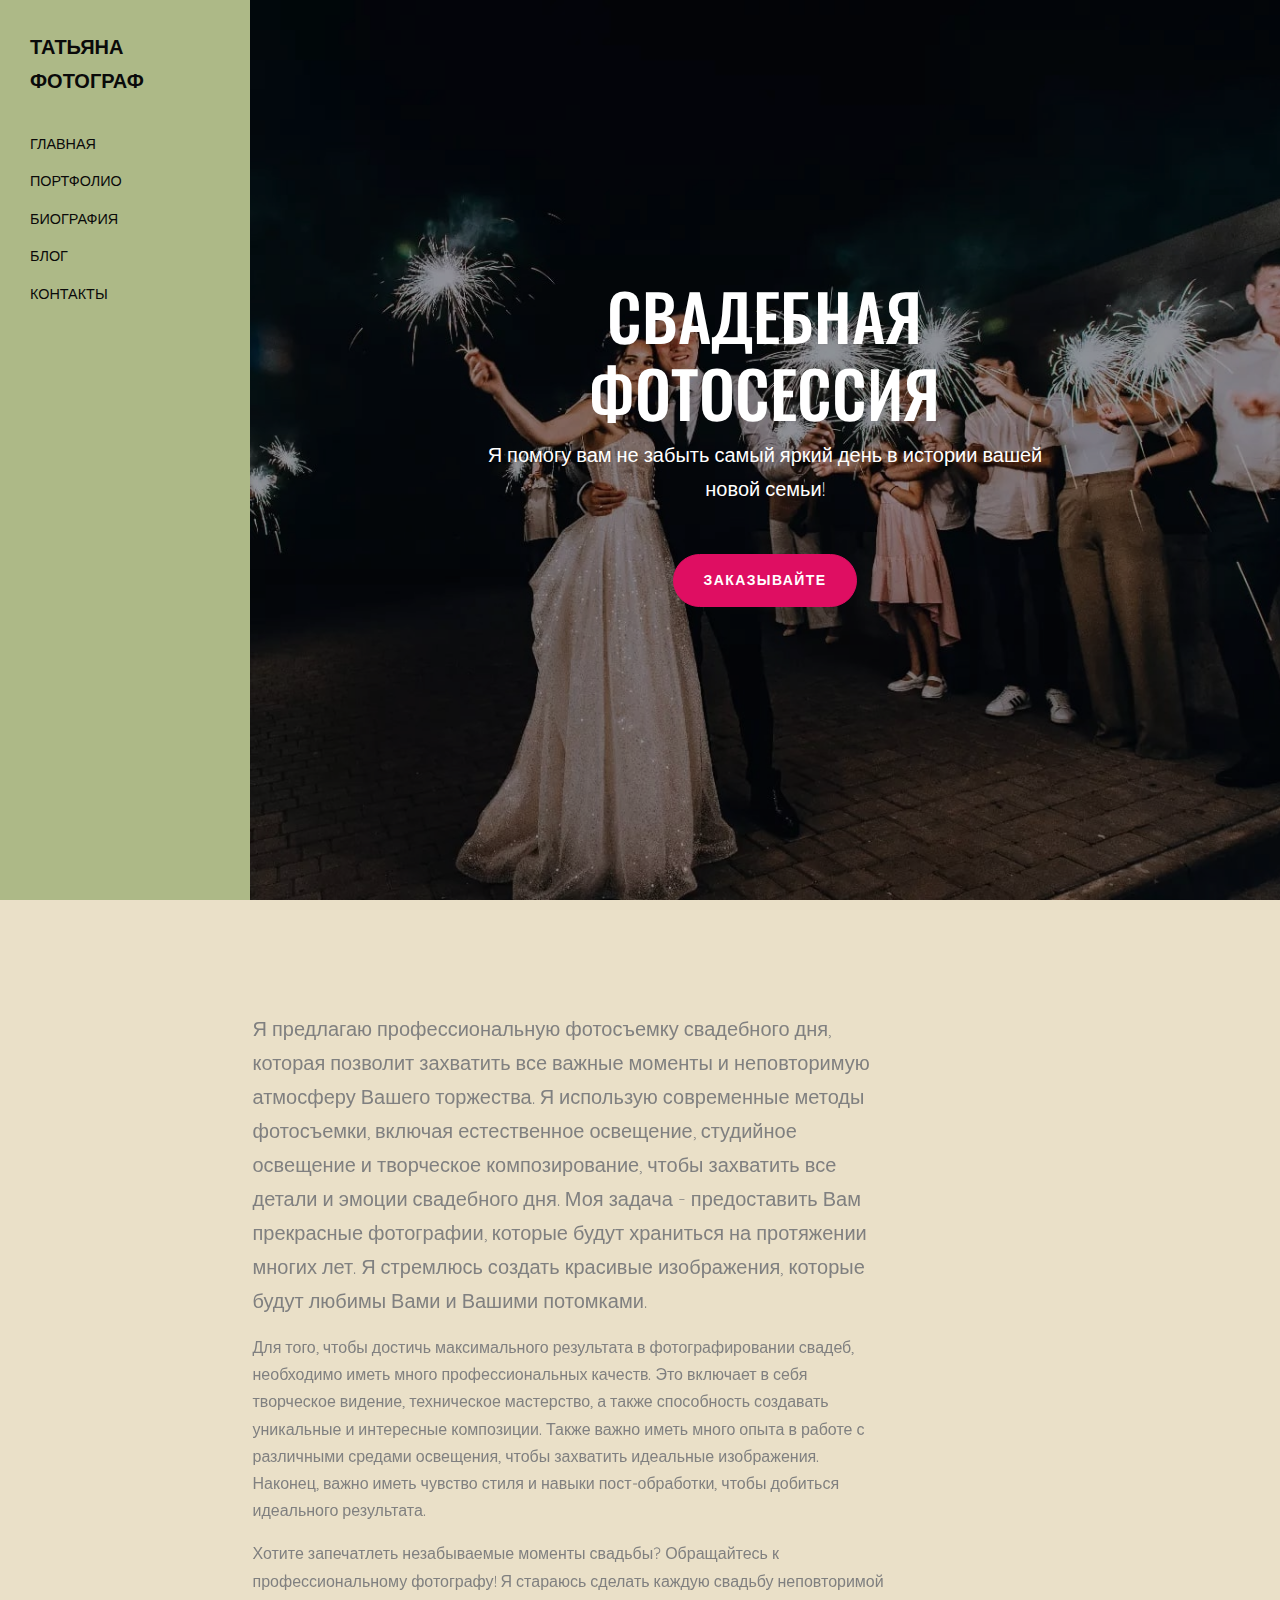
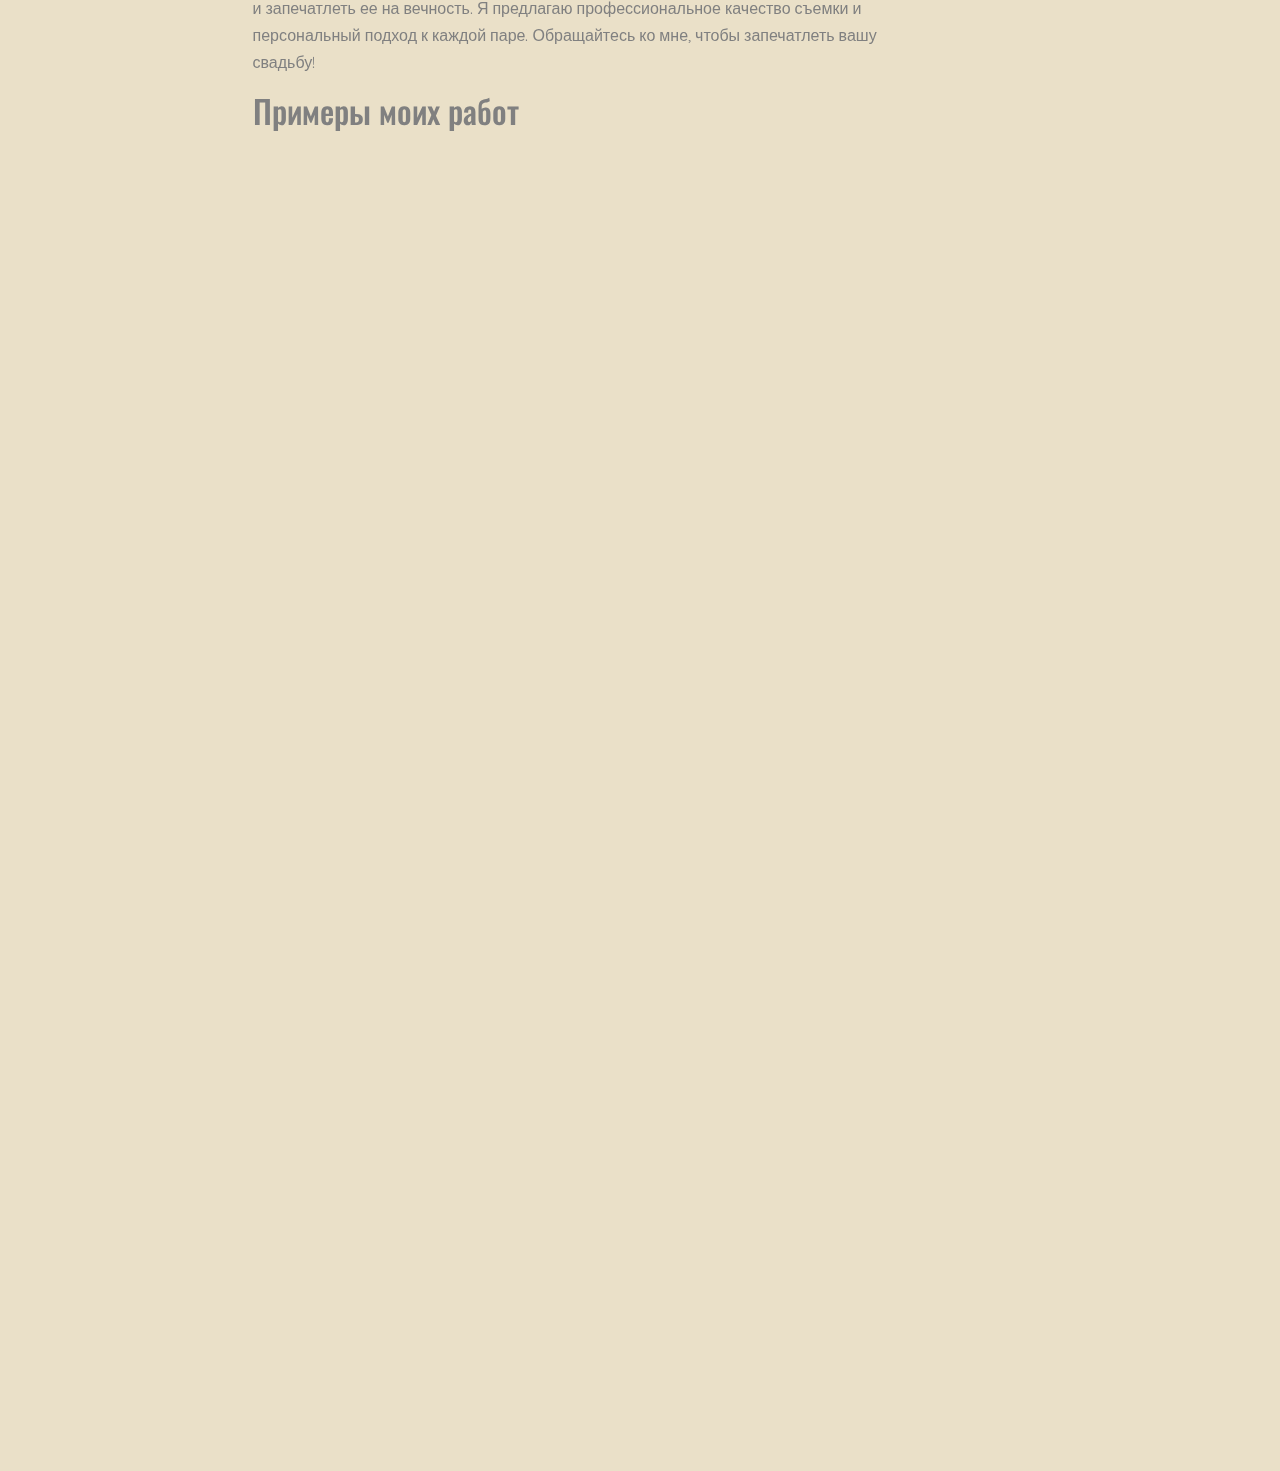
==== single.html @ 69d178c0 "new file:   css/style.css 	new file:   index.html 	new file:   single.html" ====
<!DOCTYPE html>
<html lang="en">
  <head>
    <title>Татьяна &mdash; Фотограф</title>
    <meta charset="utf-8">
    <meta name="viewport" content="width=device-width, initial-scale=1, shrink-to-fit=no">
  
    <link href="https://fonts.googleapis.com/css?family=Quicksand:300,400,500,700,900|Oswald:400,700" rel="stylesheet">
    
    <link rel="stylesheet" href="fonts/icomoon/style.css">

    <link rel="stylesheet" href="css/bootstrap.min.css">
    <link rel="stylesheet" href="css/magnific-popup.css">
    <link rel="stylesheet" href="css/jquery-ui.css">
    <link rel="stylesheet" href="css/owl.carousel.min.css">
    <link rel="stylesheet" href="css/owl.theme.default.min.css">

    <link rel="stylesheet" href="css/bootstrap-datepicker.css">

    <link rel="stylesheet" href="fonts/flaticon/font/flaticon.css">

    <link rel="stylesheet" href="css/aos.css">
    <link rel="stylesheet" href="css/fancybox.min.css">

    <link rel="stylesheet" href="css/style.css">

  </head>
  <body data-spy="scroll" data-target=".site-navbar-target" data-offset="200">
  

  <div class="site-wrap">

  <div class="site-mobile-menu site-navbar-target">
    <div class="site-mobile-menu-header">
      <div class="site-mobile-menu-close mt-3">
        <span class="icon-close2 js-menu-toggle"></span>
      </div>
    </div>
    <div class="site-mobile-menu-body"></div>
  </div>

  <header class="header-bar d-flex d-lg-block align-items-center site-navbar-target" data-aos="fade-right">
    <div class="site-logo">
      <a href="index.html">Татьяна Фотограф</a>
    </div>
    
    <div class="d-inline-block d-lg-none ml-md-0 ml-auto py-3" style="position: relative; top: 3px;"><a href="#" class="site-menu-toggle js-menu-toggle text-white"><span class="icon-menu h3"></span></a></div>

    <div class="main-menu">
      <ul class="js-clone-nav">
        <li><a href="index.html#section-home" class="nav-link">Главная</a></li>
        <li><a href="index.html#section-photos" class="nav-link">Портфолио</a></li>
        <li><a href="index.html#section-bio" class="nav-link">Биография</a></li>
        <li><a href="index.html#section-blog" class="nav-link">Блог</a></li>
        <li><a href="index.html#section-contact" class="nav-link">Контакты</a></li>
      </ul>
      <!-- <ul class="social js-clone-nav">
        <li><a href="#"><span class="icon-facebook"></span></a></li>
        <li><a href="#"><span class="icon-twitter"></span></a></li>
        <li><a href="#"><span class="icon-instagram"></span></a></li>
      </ul> -->
    </div>
  </header> 
  <main class="main-content">
    
    <section class="site-section-hero bg-image" style=" background-image: url('images/img_9.jpg');"  data-stellar-background-ratio="0.5" id="section-home">
        <div class="row justify-content-center align-items-center">
          <div class="col-md-7 text-center">
            <h1 class="text-white heading text-uppercase" data-aos="fade-up">Свадебная фотосессия</h1>
            <p class="lead text-white mb-5" data-aos="fade-up" data-aos-delay="100">Я помогу вам не забыть самый яркий день в истории вашей новой семьи!</p>
            <p data-aos="fade-up" data-aos-delay="100"><a href="index.html#section-contact" class="btn btn-primary btn-md smoothscroll">Заказывайте</a></p>
          </div>
        </div>
      </section>

    
    <div class="container-fluid">
        
      


      <div class="site-section">
      <div class="container">
        <div class="row">
          <div class="col-md-8 blog-content pr-lg-5">
            <p class="lead">Я предлагаю профессиональную фотосъемку свадебного дня, которая позволит захватить все важные моменты и неповторимую атмосферу 
              Вашего торжества. Я использую современные методы фотосъемки, включая естественное освещение, студийное освещение и творческое композирование, 
              чтобы захватить все детали и эмоции свадебного дня. Моя задача - предоставить Вам прекрасные фотографии, которые будут храниться на протяжении 
              многих лет. Я стремлюсь создать красивые изображения, которые будут любимы Вами и Вашими потомками.</p>
            <p>Для того, чтобы достичь максимального результата в фотографировании свадеб, необходимо иметь много профессиональных качеств. 
              Это включает в себя творческое видение, техническое мастерство, а также способность создавать уникальные и интересные композиции. 
              Также важно иметь много опыта в работе с различными средами освещения, чтобы захватить идеальные изображения. Наконец, важно иметь 
              чувство стиля и навыки пост-обработки, чтобы добиться идеального результата.</p>

            <blockquote><p>Хотите запечатлеть незабываемые моменты свадьбы? Обращайтесь к профессиональному фотографу! Я стараюсь сделать каждую свадьбу неповторимой и 
              запечатлеть ее на вечность. Я предлагаю профессиональное качество съемки и персональный подход к каждой паре. Обращайтесь ко мне, чтобы запечатлеть вашу 
              свадьбу!</p></blockquote>

            <h2>Примеры моих работ</h2>

              <section class="row align-items-stretch photos" id="section-photos-">
                <div class="col-12">
                <div class="row align-items-stretch">                      
        
                <div class="col-6 col-md-6 col-lg-4" data-aos="fade-up">
                  <a href="images/img_10.jpg" class="d-block photo-item" data-fancybox="gallery">
                    <img src="images/img_10.jpg" alt="Image" class="img-fluid">
                    <div class="photo-text-more">
                      <span class="icon icon-search"></span>
                    </div>
                  </a>
                </div>
                <div class="col-6 col-md-6 col-lg-4" data-aos="fade-up" data-aos-delay="100">
                  <a href="images/img_1.jpg" class="d-block photo-item" data-fancybox="gallery">
                    <img src="images/img_1.jpg" alt="Image" class="img-fluid">
                    <div class="photo-text-more">
                      <span class="icon icon-search"></span>
                    </div>
                  </a>
                </div>
                <div class="col-6 col-md-6 col-lg-4" data-aos="fade-up" data-aos-delay="200">
                  <a href="images/img_2.jpg" class="d-block photo-item" data-fancybox="gallery">
                    <img src="images/img_2.jpg" alt="Image" class="img-fluid">
                    <div class="photo-text-more">
                      <span class="icon icon-search"></span>
                    </div>
                  </a>
                </div>
        
                <div class="col-6 col-md-6 col-lg-4" data-aos="fade-up">
                  <a href="images/img_3.jpg" class="d-block photo-item" data-fancybox="gallery">
                    <img src="images/img_3.jpg" alt="Image" class="img-fluid">
                    <div class="photo-text-more">
                      <span class="icon icon-search"></span>
                    </div>
                  </a>
                </div>
                <div class="col-6 col-md-6 col-lg-4" data-aos="fade-up" data-aos-delay="100">
                  <a href="images/img_4.jpg" class="d-block photo-item" data-fancybox="gallery">
                    <img src="images/img_4.jpg" alt="Image" class="img-fluid">
                    <div class="photo-text-more">
                      <span class="icon icon-search"></span>
                    </div>
                  </a>
                </div>
                <div class="col-6 col-md-6 col-lg-4" data-aos="fade-up" data-aos-delay="200">
                  <a href="images/img_5.jpg" class="d-block photo-item" data-fancybox="gallery">
                    <img src="images/img_5.jpg" alt="Image" class="img-fluid">
                    <div class="photo-text-more">
                      <span class="icon icon-search"></span>
                    </div>
                  </a>
                </div>
        
                <div class="col-6 col-md-6 col-lg-4" data-aos="fade-up">
                  <a href="images/img_6.jpg" class="d-block photo-item" data-fancybox="gallery">
                    <img src="images/img_6.jpg" alt="Image" class="img-fluid">
                    <div class="photo-text-more">
                      <span class="icon icon-search"></span>
                    </div>
                  </a>
                </div>
                <div class="col-6 col-md-6 col-lg-4" data-aos="fade-up" data-aos-delay="100">
                  <a href="images/img_7.jpg" class="d-block photo-item" data-fancybox="gallery">
                    <img src="images/img_7.jpg" alt="Image" class="img-fluid">
                    <div class="photo-text-more">
                      <span class="icon icon-search"></span>
                    </div>
                  </a>
                </div>
                <div class="col-6 col-md-6 col-lg-4" data-aos="fade-up" data-aos-delay="200">
                  <a href="images/img_8.jpg" class="d-block photo-item" data-fancybox="gallery">
                    <img src="images/img_8.jpg" alt="Image" class="img-fluid">
                    <div class="photo-text-more">
                      <span class="icon icon-search"></span>
                    </div>
                  </a>
                </div>
        
                <div class="col-6 col-md-6 col-lg-4" data-aos="fade-up" data-aos-delay="100">
                  <a href="images/img_9.jpg" class="d-block photo-item" data-fancybox="gallery">
                    <img src="images/img_9.jpg" alt="Image" class="img-fluid">
                    <div class="photo-text-more">
                      <span class="icon icon-search"></span>
                    </div>
                  </a>
                </div>
                <div class="col-6 col-md-6 col-lg-4" data-aos="fade-up" data-aos-delay="100">
                  <a href="images/img_4.jpg" class="d-block photo-item" data-fancybox="gallery">
                    <img src="images/img_4.jpg" alt="Image" class="img-fluid">
                    <div class="photo-text-more">
                      <span class="icon icon-search"></span>
                    </div>
                  </a>
                </div>
                <div class="col-6 col-md-6 col-lg-4" data-aos="fade-up" data-aos-delay="200">
                  <a href="images/img_5.jpg" class="d-block photo-item" data-fancybox="gallery">
                    <img src="images/img_5.jpg" alt="Image" class="img-fluid">
                    <div class="photo-text-more">
                      <span class="icon icon-search"></span>
                    </div>
                  </a>
                </div>
        
                
        
              </div>
                
            </div>
              </section>
    
    </div>
  </main>

</div> .site-wrap

  <script src="js/jquery-3.3.1.min.js"></script>
  <script src="js/jquery-migrate-3.0.1.min.js"></script>
  <script src="js/jquery.easing.1.3.js"></script>
  <script src="js/jquery-ui.js"></script>
  <script src="js/popper.min.js"></script>
  <script src="js/bootstrap.min.js"></script>
  <script src="js/owl.carousel.min.js"></script>
  <script src="js/jquery.stellar.min.js"></script>
  <script src="js/jquery.countdown.min.js"></script>
  <script src="js/jquery.magnific-popup.min.js"></script>
  <script src="js/bootstrap-datepicker.min.js"></script>
  <script src="js/aos.js"></script>
  

  <script src="js/jquery.fancybox.min.js"></script>

  <script src="js/main.js"></script>
    
  </body>
</html>
---- fonts/icomoon/style.css ----
@font-face {
  font-family: 'icomoon';
  src:  url('fonts/icomoon.eot?10si43');
  src:  url('fonts/icomoon.eot?10si43#iefix') format('embedded-opentype'),
    url('fonts/icomoon.ttf?10si43') format('truetype'),
    url('fonts/icomoon.woff?10si43') format('woff'),
    url('fonts/icomoon.svg?10si43#icomoon') format('svg');
  font-weight: normal;
  font-style: normal;
}

[class^="icon-"], [class*=" icon-"] {
  /* use !important to prevent issues with browser extensions that change fonts */
  font-family: 'icomoon' !important;
  speak: none;
  font-style: normal;
  font-weight: normal;
  font-variant: normal;
  text-transform: none;
  line-height: 1;

  /* Better Font Rendering =========== */
  -webkit-font-smoothing: antialiased;
  -moz-osx-font-smoothing: grayscale;
}

.icon-asterisk:before {
  content: "\f069";
}
.icon-plus:before {
  content: "\f067";
}
.icon-question:before {
  content: "\f128";
}
.icon-minus:before {
  content: "\f068";
}
.icon-glass:before {
  content: "\f000";
}
.icon-music:before {
  content: "\f001";
}
.icon-search:before {
  content: "\f002";
}
.icon-envelope-o:before {
  content: "\f003";
}
.icon-heart:before {
  content: "\f004";
}
.icon-star:before {
  content: "\f005";
}
.icon-star-o:before {
  content: "\f006";
}
.icon-user:before {
  content: "\f007";
}
.icon-film:before {
  content: "\f008";
}
.icon-th-large:before {
  content: "\f009";
}
.icon-th:before {
  content: "\f00a";
}
.icon-th-list:before {
  content: "\f00b";
}
.icon-check:before {
  content: "\f00c";
}
.icon-close:before {
  content: "\f00d";
}
.icon-remove:before {
  content: "\f00d";
}
.icon-times:before {
  content: "\f00d";
}
.icon-search-plus:before {
  content: "\f00e";
}
.icon-search-minus:before {
  content: "\f010";
}
.icon-power-off:before {
  content: "\f011";
}
.icon-signal:before {
  content: "\f012";
}
.icon-cog:before {
  content: "\f013";
}
.icon-gear:before {
  content: "\f013";
}
.icon-trash-o:before {
  content: "\f014";
}
.icon-home:before {
  content: "\f015";
}
.icon-file-o:before {
  content: "\f016";
}
.icon-clock-o:before {
  content: "\f017";
}
.icon-road:before {
  content: "\f018";
}
.icon-download:before {
  content: "\f019";
}
.icon-arrow-circle-o-down:before {
  content: "\f01a";
}
.icon-arrow-circle-o-up:before {
  content: "\f01b";
}
.icon-inbox:before {
  content: "\f01c";
}
.icon-play-circle-o:before {
  content: "\f01d";
}
.icon-repeat:before {
  content: "\f01e";
}
.icon-rotate-right:before {
  content: "\f01e";
}
.icon-refresh:before {
  content: "\f021";
}
.icon-list-alt:before {
  content: "\f022";
}
.icon-lock:before {
  content: "\f023";
}
.icon-flag:before {
  content: "\f024";
}
.icon-headphones:before {
  content: "\f025";
}
.icon-volume-off:before {
  content: "\f026";
}
.icon-volume-down:before {
  content: "\f027";
}
.icon-volume-up:before {
  content: "\f028";
}
.icon-qrcode:before {
  content: "\f029";
}
.icon-barcode:before {
  content: "\f02a";
}
.icon-tag:before {
  content: "\f02b";
}
.icon-tags:before {
  content: "\f02c";
}
.icon-book:before {
  content: "\f02d";
}
.icon-bookmark:before {
  content: "\f02e";
}
.icon-print:before {
  content: "\f02f";
}
.icon-camera:before {
  content: "\f030";
}
.icon-font:before {
  content: "\f031";
}
.icon-bold:before {
  content: "\f032";
}
.icon-italic:before {
  content: "\f033";
}
.icon-text-height:before {
  content: "\f034";
}
.icon-text-width:before {
  content: "\f035";
}
.icon-align-left:before {
  content: "\f036";
}
.icon-align-center:before {
  content: "\f037";
}
.icon-align-right:before {
  content: "\f038";
}
.icon-align-justify:before {
  content: "\f039";
}
.icon-list:before {
  content: "\f03a";
}
.icon-dedent:before {
  content: "\f03b";
}
.icon-outdent:before {
  content: "\f03b";
}
.icon-indent:before {
  content: "\f03c";
}
.icon-video-camera:before {
  content: "\f03d";
}
.icon-image:before {
  content: "\f03e";
}
.icon-photo:before {
  content: "\f03e";
}
.icon-picture-o:before {
  content: "\f03e";
}
.icon-pencil:before {
  content: "\f040";
}
.icon-map-marker:before {
  content: "\f041";
}
.icon-adjust:before {
  content: "\f042";
}
.icon-tint:before {
  content: "\f043";
}
.icon-edit:before {
  content: "\f044";
}
.icon-pencil-square-o:before {
  content: "\f044";
}
.icon-share-square-o:before {
  content: "\f045";
}
.icon-check-square-o:before {
  content: "\f046";
}
.icon-arrows:before {
  content: "\f047";
}
.icon-step-backward:before {
  content: "\f048";
}
.icon-fast-backward:before {
  content: "\f049";
}
.icon-backward:before {
  content: "\f04a";
}
.icon-play:before {
  content: "\f04b";
}
.icon-pause:before {
  content: "\f04c";
}
.icon-stop:before {
  content: "\f04d";
}
.icon-forward:before {
  content: "\f04e";
}
.icon-fast-forward:before {
  content: "\f050";
}
.icon-step-forward:before {
  content: "\f051";
}
.icon-eject:before {
  content: "\f052";
}
.icon-chevron-left:before {
  content: "\f053";
}
.icon-chevron-right:before {
  content: "\f054";
}
.icon-plus-circle:before {
  content: "\f055";
}
.icon-minus-circle:before {
  content: "\f056";
}
.icon-times-circle:before {
  content: "\f057";
}
.icon-check-circle:before {
  content: "\f058";
}
.icon-question-circle:before {
  content: "\f059";
}
.icon-info-circle:before {
  content: "\f05a";
}
.icon-crosshairs:before {
  content: "\f05b";
}
.icon-times-circle-o:before {
  content: "\f05c";
}
.icon-check-circle-o:before {
  content: "\f05d";
}
.icon-ban:before {
  content: "\f05e";
}
.icon-arrow-left:before {
  content: "\f060";
}
.icon-arrow-right:before {
  content: "\f061";
}
.icon-arrow-up:before {
  content: "\f062";
}
.icon-arrow-down:before {
  content: "\f063";
}
.icon-mail-forward:before {
  content: "\f064";
}
.icon-share:before {
  content: "\f064";
}
.icon-expand:before {
  content: "\f065";
}
.icon-compress:before {
  content: "\f066";
}
.icon-exclamation-circle:before {
  content: "\f06a";
}
.icon-gift:before {
  content: "\f06b";
}
.icon-leaf:before {
  content: "\f06c";
}
.icon-fire:before {
  content: "\f06d";
}
.icon-eye:before {
  content: "\f06e";
}
.icon-eye-slash:before {
  content: "\f070";
}
.icon-exclamation-triangle:before {
  content: "\f071";
}
.icon-warning:before {
  content: "\f071";
}
.icon-plane:before {
  content: "\f072";
}
.icon-calendar:before {
  content: "\f073";
}
.icon-random:before {
  content: "\f074";
}
.icon-comment:before {
  content: "\f075";
}
.icon-magnet:before {
  content: "\f076";
}
.icon-chevron-up:before {
  content: "\f077";
}
.icon-chevron-down:before {
  content: "\f078";
}
.icon-retweet:before {
  content: "\f079";
}
.icon-shopping-cart:before {
  content: "\f07a";
}
.icon-folder:before {
  content: "\f07b";
}
.icon-folder-open:before {
  content: "\f07c";
}
.icon-arrows-v:before {
  content: "\f07d";
}
.icon-arrows-h:before {
  content: "\f07e";
}
.icon-bar-chart:before {
  content: "\f080";
}
.icon-bar-chart-o:before {
  content: "\f080";
}
.icon-twitter-square:before {
  content: "\f081";
}
.icon-facebook-square:before {
  content: "\f082";
}
.icon-camera-retro:before {
  content: "\f083";
}
.icon-key:before {
  content: "\f084";
}
.icon-cogs:before {
  content: "\f085";
}
.icon-gears:before {
  content: "\f085";
}
.icon-comments:before {
  content: "\f086";
}
.icon-thumbs-o-up:before {
  content: "\f087";
}
.icon-thumbs-o-down:before {
  content: "\f088";
}
.icon-star-half:before {
  content: "\f089";
}
.icon-heart-o:before {
  content: "\f08a";
}
.icon-sign-out:before {
  content: "\f08b";
}
.icon-linkedin-square:before {
  content: "\f08c";
}
.icon-thumb-tack:before {
  content: "\f08d";
}
.icon-external-link:before {
  content: "\f08e";
}
.icon-sign-in:before {
  content: "\f090";
}
.icon-trophy:before {
  content: "\f091";
}
.icon-github-square:before {
  content: "\f092";
}
.icon-upload:before {
  content: "\f093";
}
.icon-lemon-o:before {
  content: "\f094";
}
.icon-phone:before {
  content: "\f095";
}
.icon-square-o:before {
  content: "\f096";
}
.icon-bookmark-o:before {
  content: "\f097";
}
.icon-phone-square:before {
  content: "\f098";
}
.icon-twitter:before {
  content: "\f099";
}
.icon-facebook:before {
  content: "\f09a";
}
.icon-facebook-f:before {
  content: "\f09a";
}
.icon-github:before {
  content: "\f09b";
}
.icon-unlock:before {
  content: "\f09c";
}
.icon-credit-card:before {
  content: "\f09d";
}
.icon-feed:before {
  content: "\f09e";
}
.icon-rss:before {
  content: "\f09e";
}
.icon-hdd-o:before {
  content: "\f0a0";
}
.icon-bullhorn:before {
  content: "\f0a1";
}
.icon-bell-o:before {
  content: "\f0a2";
}
.icon-certificate:before {
  content: "\f0a3";
}
.icon-hand-o-right:before {
  content: "\f0a4";
}
.icon-hand-o-left:before {
  content: "\f0a5";
}
.icon-hand-o-up:before {
  content: "\f0a6";
}
.icon-hand-o-down:before {
  content: "\f0a7";
}
.icon-arrow-circle-left:before {
  content: "\f0a8";
}
.icon-arrow-circle-right:before {
  content: "\f0a9";
}
.icon-arrow-circle-up:before {
  content: "\f0aa";
}
.icon-arrow-circle-down:before {
  content: "\f0ab";
}
.icon-globe:before {
  content: "\f0ac";
}
.icon-wrench:before {
  content: "\f0ad";
}
.icon-tasks:before {
  content: "\f0ae";
}
.icon-filter:before {
  content: "\f0b0";
}
.icon-briefcase:before {
  content: "\f0b1";
}
.icon-arrows-alt:before {
  content: "\f0b2";
}
.icon-group:before {
  content: "\f0c0";
}
.icon-users:before {
  content: "\f0c0";
}
.icon-chain:before {
  content: "\f0c1";
}
.icon-link:before {
  content: "\f0c1";
}
.icon-cloud:before {
  content: "\f0c2";
}
.icon-flask:before {
  content: "\f0c3";
}
.icon-cut:before {
  content: "\f0c4";
}
.icon-scissors:before {
  content: "\f0c4";
}
.icon-copy:before {
  content: "\f0c5";
}
.icon-files-o:before {
  content: "\f0c5";
}
.icon-paperclip:before {
  content: "\f0c6";
}
.icon-floppy-o:before {
  content: "\f0c7";
}
.icon-save:before {
  content: "\f0c7";
}
.icon-square:before {
  content: "\f0c8";
}
.icon-bars:before {
  content: "\f0c9";
}
.icon-navicon:before {
  content: "\f0c9";
}
.icon-reorder:before {
  content: "\f0c9";
}
.icon-list-ul:before {
  content: "\f0ca";
}
.icon-list-ol:before {
  content: "\f0cb";
}
.icon-strikethrough:before {
  content: "\f0cc";
}
.icon-underline:before {
  content: "\f0cd";
}
.icon-table:before {
  content: "\f0ce";
}
.icon-magic:before {
  content: "\f0d0";
}
.icon-truck:before {
  content: "\f0d1";
}
.icon-pinterest:before {
  content: "\f0d2";
}
.icon-pinterest-square:before {
  content: "\f0d3";
}
.icon-google-plus-square:before {
  content: "\f0d4";
}
.icon-google-plus:before {
  content: "\f0d5";
}
.icon-money:before {
  content: "\f0d6";
}
.icon-caret-down:before {
  content: "\f0d7";
}
.icon-caret-up:before {
  content: "\f0d8";
}
.icon-caret-left:before {
  content: "\f0d9";
}
.icon-caret-right:before {
  content: "\f0da";
}
.icon-columns:before {
  content: "\f0db";
}
.icon-sort:before {
  content: "\f0dc";
}
.icon-unsorted:before {
  content: "\f0dc";
}
.icon-sort-desc:before {
  content: "\f0dd";
}
.icon-sort-down:before {
  content: "\f0dd";
}
.icon-sort-asc:before {
  content: "\f0de";
}
.icon-sort-up:before {
  content: "\f0de";
}
.icon-envelope:before {
  content: "\f0e0";
}
.icon-linkedin:before {
  content: "\f0e1";
}
.icon-rotate-left:before {
  content: "\f0e2";
}
.icon-undo:before {
  content: "\f0e2";
}
.icon-gavel:before {
  content: "\f0e3";
}
.icon-legal:before {
  content: "\f0e3";
}
.icon-dashboard:before {
  content: "\f0e4";
}
.icon-tachometer:before {
  content: "\f0e4";
}
.icon-comment-o:before {
  content: "\f0e5";
}
.icon-comments-o:before {
  content: "\f0e6";
}
.icon-bolt:before {
  content: "\f0e7";
}
.icon-flash:before {
  content: "\f0e7";
}
.icon-sitemap:before {
  content: "\f0e8";
}
.icon-umbrella:before {
  content: "\f0e9";
}
.icon-clipboard:before {
  content: "\f0ea";
}
.icon-paste:before {
  content: "\f0ea";
}
.icon-lightbulb-o:before {
  content: "\f0eb";
}
.icon-exchange:before {
  content: "\f0ec";
}
.icon-cloud-download:before {
  content: "\f0ed";
}
.icon-cloud-upload:before {
  content: "\f0ee";
}
.icon-user-md:before {
  content: "\f0f0";
}
.icon-stethoscope:before {
  content: "\f0f1";
}
.icon-suitcase:before {
  content: "\f0f2";
}
.icon-bell:before {
  content: "\f0f3";
}
.icon-coffee:before {
  content: "\f0f4";
}
.icon-cutlery:before {
  content: "\f0f5";
}
.icon-file-text-o:before {
  content: "\f0f6";
}
.icon-building-o:before {
  content: "\f0f7";
}
.icon-hospital-o:before {
  content: "\f0f8";
}
.icon-ambulance:before {
  content: "\f0f9";
}
.icon-medkit:before {
  content: "\f0fa";
}
.icon-fighter-jet:before {
  content: "\f0fb";
}
.icon-beer:before {
  content: "\f0fc";
}
.icon-h-square:before {
  content: "\f0fd";
}
.icon-plus-square:before {
  content: "\f0fe";
}
.icon-angle-double-left:before {
  content: "\f100";
}
.icon-angle-double-right:before {
  content: "\f101";
}
.icon-angle-double-up:before {
  content: "\f102";
}
.icon-angle-double-down:before {
  content: "\f103";
}
.icon-angle-left:before {
  content: "\f104";
}
.icon-angle-right:before {
  content: "\f105";
}
.icon-angle-up:before {
  content: "\f106";
}
.icon-angle-down:before {
  content: "\f107";
}
.icon-desktop:before {
  content: "\f108";
}
.icon-laptop:before {
  content: "\f109";
}
.icon-tablet:before {
  content: "\f10a";
}
.icon-mobile:before {
  content: "\f10b";
}
.icon-mobile-phone:before {
  content: "\f10b";
}
.icon-circle-o:before {
  content: "\f10c";
}
.icon-quote-left:before {
  content: "\f10d";
}
.icon-quote-right:before {
  content: "\f10e";
}
.icon-spinner:before {
  content: "\f110";
}
.icon-circle:before {
  content: "\f111";
}
.icon-mail-reply:before {
  content: "\f112";
}
.icon-reply:before {
  content: "\f112";
}
.icon-github-alt:before {
  content: "\f113";
}
.icon-folder-o:before {
  content: "\f114";
}
.icon-folder-open-o:before {
  content: "\f115";
}
.icon-smile-o:before {
  content: "\f118";
}
.icon-frown-o:before {
  content: "\f119";
}
.icon-meh-o:before {
  content: "\f11a";
}
.icon-gamepad:before {
  content: "\f11b";
}
.icon-keyboard-o:before {
  content: "\f11c";
}
.icon-flag-o:before {
  content: "\f11d";
}
.icon-flag-checkered:before {
  content: "\f11e";
}
.icon-terminal:before {
  content: "\f120";
}
.icon-code:before {
  content: "\f121";
}
.icon-mail-reply-all:before {
  content: "\f122";
}
.icon-reply-all:before {
  content: "\f122";
}
.icon-star-half-empty:before {
  content: "\f123";
}
.icon-star-half-full:before {
  content: "\f123";
}
.icon-star-half-o:before {
  content: "\f123";
}
.icon-location-arrow:before {
  content: "\f124";
}
.icon-crop:before {
  content: "\f125";
}
.icon-code-fork:before {
  content: "\f126";
}
.icon-chain-broken:before {
  content: "\f127";
}
.icon-unlink:before {
  content: "\f127";
}
.icon-info:before {
  content: "\f129";
}
.icon-exclamation:before {
  content: "\f12a";
}
.icon-superscript:before {
  content: "\f12b";
}
.icon-subscript:before {
  content: "\f12c";
}
.icon-eraser:before {
  content: "\f12d";
}
.icon-puzzle-piece:before {
  content: "\f12e";
}
.icon-microphone:before {
  content: "\f130";
}
.icon-microphone-slash:before {
  content: "\f131";
}
.icon-shield:before {
  content: "\f132";
}
.icon-calendar-o:before {
  content: "\f133";
}
.icon-fire-extinguisher:before {
  content: "\f134";
}
.icon-rocket:before {
  content: "\f135";
}
.icon-maxcdn:before {
  content: "\f136";
}
.icon-chevron-circle-left:before {
  content: "\f137";
}
.icon-chevron-circle-right:before {
  content: "\f138";
}
.icon-chevron-circle-up:before {
  content: "\f139";
}
.icon-chevron-circle-down:before {
  content: "\f13a";
}
.icon-html5:before {
  content: "\f13b";
}
.icon-css3:before {
  content: "\f13c";
}
.icon-anchor:before {
  content: "\f13d";
}
.icon-unlock-alt:before {
  content: "\f13e";
}
.icon-bullseye:before {
  content: "\f140";
}
.icon-ellipsis-h:before {
  content: "\f141";
}
.icon-ellipsis-v:before {
  content: "\f142";
}
.icon-rss-square:before {
  content: "\f143";
}
.icon-play-circle:before {
  content: "\f144";
}
.icon-ticket:before {
  content: "\f145";
}
.icon-minus-square:before {
  content: "\f146";
}
.icon-minus-square-o:before {
  content: "\f147";
}
.icon-level-up:before {
  content: "\f148";
}
.icon-level-down:before {
  content: "\f149";
}
.icon-check-square:before {
  content: "\f14a";
}
.icon-pencil-square:before {
  content: "\f14b";
}
.icon-external-link-square:before {
  content: "\f14c";
}
.icon-share-square:before {
  content: "\f14d";
}
.icon-compass:before {
  content: "\f14e";
}
.icon-caret-square-o-down:before {
  content: "\f150";
}
.icon-toggle-down:before {
  content: "\f150";
}
.icon-caret-square-o-up:before {
  content: "\f151";
}
.icon-toggle-up:before {
  content: "\f151";
}
.icon-caret-square-o-right:before {
  content: "\f152";
}
.icon-toggle-right:before {
  content: "\f152";
}
.icon-eur:before {
  content: "\f153";
}
.icon-euro:before {
  content: "\f153";
}
.icon-gbp:before {
  content: "\f154";
}
.icon-dollar:before {
  content: "\f155";
}
.icon-usd:before {
  content: "\f155";
}
.icon-inr:before {
  content: "\f156";
}
.icon-rupee:before {
  content: "\f156";
}
.icon-cny:before {
  content: "\f157";
}
.icon-jpy:before {
  content: "\f157";
}
.icon-rmb:before {
  content: "\f157";
}
.icon-yen:before {
  content: "\f157";
}
.icon-rouble:before {
  content: "\f158";
}
.icon-rub:before {
  content: "\f158";
}
.icon-ruble:before {
  content: "\f158";
}
.icon-krw:before {
  content: "\f159";
}
.icon-won:before {
  content: "\f159";
}
.icon-bitcoin:before {
  content: "\f15a";
}
.icon-btc:before {
  content: "\f15a";
}
.icon-file:before {
  content: "\f15b";
}
.icon-file-text:before {
  content: "\f15c";
}
.icon-sort-alpha-asc:before {
  content: "\f15d";
}
.icon-sort-alpha-desc:before {
  content: "\f15e";
}
.icon-sort-amount-asc:before {
  content: "\f160";
}
.icon-sort-amount-desc:before {
  content: "\f161";
}
.icon-sort-numeric-asc:before {
  content: "\f162";
}
.icon-sort-numeric-desc:before {
  content: "\f163";
}
.icon-thumbs-up:before {
  content: "\f164";
}
.icon-thumbs-down:before {
  content: "\f165";
}
.icon-youtube-square:before {
  content: "\f166";
}
.icon-youtube:before {
  content: "\f167";
}
.icon-xing:before {
  content: "\f168";
}
.icon-xing-square:before {
  content: "\f169";
}
.icon-youtube-play:before {
  content: "\f16a";
}
.icon-dropbox:before {
  content: "\f16b";
}
.icon-stack-overflow:before {
  content: "\f16c";
}
.icon-instagram:before {
  content: "\f16d";
}
.icon-flickr:before {
  content: "\f16e";
}
.icon-adn:before {
  content: "\f170";
}
.icon-bitbucket:before {
  content: "\f171";
}
.icon-bitbucket-square:before {
  content: "\f172";
}
.icon-tumblr:before {
  content: "\f173";
}
.icon-tumblr-square:before {
  content: "\f174";
}
.icon-long-arrow-down:before {
  content: "\f175";
}
.icon-long-arrow-up:before {
  content: "\f176";
}
.icon-long-arrow-left:before {
  content: "\f177";
}
.icon-long-arrow-right:before {
  content: "\f178";
}
.icon-apple:before {
  content: "\f179";
}
.icon-windows:before {
  content: "\f17a";
}
.icon-android:before {
  content: "\f17b";
}
.icon-linux:before {
  content: "\f17c";
}
.icon-dribbble:before {
  content: "\f17d";
}
.icon-skype:before {
  content: "\f17e";
}
.icon-foursquare:before {
  content: "\f180";
}
.icon-trello:before {
  content: "\f181";
}
.icon-female:before {
  content: "\f182";
}
.icon-male:before {
  content: "\f183";
}
.icon-gittip:before {
  content: "\f184";
}
.icon-gratipay:before {
  content: "\f184";
}
.icon-sun-o:before {
  content: "\f185";
}
.icon-moon-o:before {
  content: "\f186";
}
.icon-archive:before {
  content: "\f187";
}
.icon-bug:before {
  content: "\f188";
}
.icon-vk:before {
  content: "\f189";
}
.icon-weibo:before {
  content: "\f18a";
}
.icon-renren:before {
  content: "\f18b";
}
.icon-pagelines:before {
  content: "\f18c";
}
.icon-stack-exchange:before {
  content: "\f18d";
}
.icon-arrow-circle-o-right:before {
  content: "\f18e";
}
.icon-arrow-circle-o-left:before {
  content: "\f190";
}
.icon-caret-square-o-left:before {
  content: "\f191";
}
.icon-toggle-left:before {
  content: "\f191";
}
.icon-dot-circle-o:before {
  content: "\f192";
}
.icon-wheelchair:before {
  content: "\f193";
}
.icon-vimeo-square:before {
  content: "\f194";
}
.icon-try:before {
  content: "\f195";
}
.icon-turkish-lira:before {
  content: "\f195";
}
.icon-plus-square-o:before {
  content: "\f196";
}
.icon-space-shuttle:before {
  content: "\f197";
}
.icon-slack:before {
  content: "\f198";
}
.icon-envelope-square:before {
  content: "\f199";
}
.icon-wordpress:before {
  content: "\f19a";
}
.icon-openid:before {
  content: "\f19b";
}
.icon-bank:before {
  content: "\f19c";
}
.icon-institution:before {
  content: "\f19c";
}
.icon-university:before {
  content: "\f19c";
}
.icon-graduation-cap:before {
  content: "\f19d";
}
.icon-mortar-board:before {
  content: "\f19d";
}
.icon-yahoo:before {
  content: "\f19e";
}
.icon-google:before {
  content: "\f1a0";
}
.icon-reddit:before {
  content: "\f1a1";
}
.icon-reddit-square:before {
  content: "\f1a2";
}
.icon-stumbleupon-circle:before {
  content: "\f1a3";
}
.icon-stumbleupon:before {
  content: "\f1a4";
}
.icon-delicious:before {
  content: "\f1a5";
}
.icon-digg:before {
  content: "\f1a6";
}
.icon-pied-piper-pp:before {
  content: "\f1a7";
}
.icon-pied-piper-alt:before {
  content: "\f1a8";
}
.icon-drupal:before {
  content: "\f1a9";
}
.icon-joomla:before {
  content: "\f1aa";
}
.icon-language:before {
  content: "\f1ab";
}
.icon-fax:before {
  content: "\f1ac";
}
.icon-building:before {
  content: "\f1ad";
}
.icon-child:before {
  content: "\f1ae";
}
.icon-paw:before {
  content: "\f1b0";
}
.icon-spoon:before {
  content: "\f1b1";
}
.icon-cube:before {
  content: "\f1b2";
}
.icon-cubes:before {
  content: "\f1b3";
}
.icon-behance:before {
  content: "\f1b4";
}
.icon-behance-square:before {
  content: "\f1b5";
}
.icon-steam:before {
  content: "\f1b6";
}
.icon-steam-square:before {
  content: "\f1b7";
}
.icon-recycle:before {
  content: "\f1b8";
}
.icon-automobile:before {
  content: "\f1b9";
}
.icon-car:before {
  content: "\f1b9";
}
.icon-cab:before {
  content: "\f1ba";
}
.icon-taxi:before {
  content: "\f1ba";
}
.icon-tree:before {
  content: "\f1bb";
}
.icon-spotify:before {
  content: "\f1bc";
}
.icon-deviantart:before {
  content: "\f1bd";
}
.icon-soundcloud:before {
  content: "\f1be";
}
.icon-database:before {
  content: "\f1c0";
}
.icon-file-pdf-o:before {
  content: "\f1c1";
}
.icon-file-word-o:before {
  content: "\f1c2";
}
.icon-file-excel-o:before {
  content: "\f1c3";
}
.icon-file-powerpoint-o:before {
  content: "\f1c4";
}
.icon-file-image-o:before {
  content: "\f1c5";
}
.icon-file-photo-o:before {
  content: "\f1c5";
}
.icon-file-picture-o:before {
  content: "\f1c5";
}
.icon-file-archive-o:before {
  content: "\f1c6";
}
.icon-file-zip-o:before {
  content: "\f1c6";
}
.icon-file-audio-o:before {
  content: "\f1c7";
}
.icon-file-sound-o:before {
  content: "\f1c7";
}
.icon-file-movie-o:before {
  content: "\f1c8";
}
.icon-file-video-o:before {
  content: "\f1c8";
}
.icon-file-code-o:before {
  content: "\f1c9";
}
.icon-vine:before {
  content: "\f1ca";
}
.icon-codepen:before {
  content: "\f1cb";
}
.icon-jsfiddle:before {
  content: "\f1cc";
}
.icon-life-bouy:before {
  content: "\f1cd";
}
.icon-life-buoy:before {
  content: "\f1cd";
}
.icon-life-ring:before {
  content: "\f1cd";
}
.icon-life-saver:before {
  content: "\f1cd";
}
.icon-support:before {
  content: "\f1cd";
}
.icon-circle-o-notch:before {
  content: "\f1ce";
}
.icon-ra:before {
  content: "\f1d0";
}
.icon-rebel:before {
  content: "\f1d0";
}
.icon-resistance:before {
  content: "\f1d0";
}
.icon-empire:before {
  content: "\f1d1";
}
.icon-ge:before {
  content: "\f1d1";
}
.icon-git-square:before {
  content: "\f1d2";
}
.icon-git:before {
  content: "\f1d3";
}
.icon-hacker-news:before {
  content: "\f1d4";
}
.icon-y-combinator-square:before {
  content: "\f1d4";
}
.icon-yc-square:before {
  content: "\f1d4";
}
.icon-tencent-weibo:before {
  content: "\f1d5";
}
.icon-qq:before {
  content: "\f1d6";
}
.icon-wechat:before {
  content: "\f1d7";
}
.icon-weixin:before {
  content: "\f1d7";
}
.icon-paper-plane:before {
  content: "\f1d8";
}
.icon-send:before {
  content: "\f1d8";
}
.icon-paper-plane-o:before {
  content: "\f1d9";
}
.icon-send-o:before {
  content: "\f1d9";
}
.icon-history:before {
  content: "\f1da";
}
.icon-circle-thin:before {
  content: "\f1db";
}
.icon-header:before {
  content: "\f1dc";
}
.icon-paragraph:before {
  content: "\f1dd";
}
.icon-sliders:before {
  content: "\f1de";
}
.icon-share-alt:before {
  content: "\f1e0";
}
.icon-share-alt-square:before {
  content: "\f1e1";
}
.icon-bomb:before {
  content: "\f1e2";
}
.icon-futbol-o:before {
  content: "\f1e3";
}
.icon-soccer-ball-o:before {
  content: "\f1e3";
}
.icon-tty:before {
  content: "\f1e4";
}
.icon-binoculars:before {
  content: "\f1e5";
}
.icon-plug:before {
  content: "\f1e6";
}
.icon-slideshare:before {
  content: "\f1e7";
}
.icon-twitch:before {
  content: "\f1e8";
}
.icon-yelp:before {
  content: "\f1e9";
}
.icon-newspaper-o:before {
  content: "\f1ea";
}
.icon-wifi:before {
  content: "\f1eb";
}
.icon-calculator:before {
  content: "\f1ec";
}
.icon-paypal:before {
  content: "\f1ed";
}
.icon-google-wallet:before {
  content: "\f1ee";
}
.icon-cc-visa:before {
  content: "\f1f0";
}
.icon-cc-mastercard:before {
  content: "\f1f1";
}
.icon-cc-discover:before {
  content: "\f1f2";
}
.icon-cc-amex:before {
  content: "\f1f3";
}
.icon-cc-paypal:before {
  content: "\f1f4";
}
.icon-cc-stripe:before {
  content: "\f1f5";
}
.icon-bell-slash:before {
  content: "\f1f6";
}
.icon-bell-slash-o:before {
  content: "\f1f7";
}
.icon-trash:before {
  content: "\f1f8";
}
.icon-copyright:before {
  content: "\f1f9";
}
.icon-at:before {
  content: "\f1fa";
}
.icon-eyedropper:before {
  content: "\f1fb";
}
.icon-paint-brush:before {
  content: "\f1fc";
}
.icon-birthday-cake:before {
  content: "\f1fd";
}
.icon-area-chart:before {
  content: "\f1fe";
}
.icon-pie-chart:before {
  content: "\f200";
}
.icon-line-chart:before {
  content: "\f201";
}
.icon-lastfm:before {
  content: "\f202";
}
.icon-lastfm-square:before {
  content: "\f203";
}
.icon-toggle-off:before {
  content: "\f204";
}
.icon-toggle-on:before {
  content: "\f205";
}
.icon-bicycle:before {
  content: "\f206";
}
.icon-bus:before {
  content: "\f207";
}
.icon-ioxhost:before {
  content: "\f208";
}
.icon-angellist:before {
  content: "\f209";
}
.icon-cc:before {
  content: "\f20a";
}
.icon-ils:before {
  content: "\f20b";
}
.icon-shekel:before {
  content: "\f20b";
}
.icon-sheqel:before {
  content: "\f20b";
}
.icon-meanpath:before {
  content: "\f20c";
}
.icon-buysellads:before {
  content: "\f20d";
}
.icon-connectdevelop:before {
  content: "\f20e";
}
.icon-dashcube:before {
  content: "\f210";
}
.icon-forumbee:before {
  content: "\f211";
}
.icon-leanpub:before {
  content: "\f212";
}
.icon-sellsy:before {
  content: "\f213";
}
.icon-shirtsinbulk:before {
  content: "\f214";
}
.icon-simplybuilt:before {
  content: "\f215";
}
.icon-skyatlas:before {
  content: "\f216";
}
.icon-cart-plus:before {
  content: "\f217";
}
.icon-cart-arrow-down:before {
  content: "\f218";
}
.icon-diamond:before {
  content: "\f219";
}
.icon-ship:before {
  content: "\f21a";
}
.icon-user-secret:before {
  content: "\f21b";
}
.icon-motorcycle:before {
  content: "\f21c";
}
.icon-street-view:before {
  content: "\f21d";
}
.icon-heartbeat:before {
  content: "\f21e";
}
.icon-venus:before {
  content: "\f221";
}
.icon-mars:before {
  content: "\f222";
}
.icon-mercury:before {
  content: "\f223";
}
.icon-intersex:before {
  content: "\f224";
}
.icon-transgender:before {
  content: "\f224";
}
.icon-transgender-alt:before {
  content: "\f225";
}
.icon-venus-double:before {
  content: "\f226";
}
.icon-mars-double:before {
  content: "\f227";
}
.icon-venus-mars:before {
  content: "\f228";
}
.icon-mars-stroke:before {
  content: "\f229";
}
.icon-mars-stroke-v:before {
  content: "\f22a";
}
.icon-mars-stroke-h:before {
  content: "\f22b";
}
.icon-neuter:before {
  content: "\f22c";
}
.icon-genderless:before {
  content: "\f22d";
}
.icon-facebook-official:before {
  content: "\f230";
}
.icon-pinterest-p:before {
  content: "\f231";
}
.icon-whatsapp:before {
  content: "\f232";
}
.icon-server:before {
  content: "\f233";
}
.icon-user-plus:before {
  content: "\f234";
}
.icon-user-times:before {
  content: "\f235";
}
.icon-bed:before {
  content: "\f236";
}
.icon-hotel:before {
  content: "\f236";
}
.icon-viacoin:before {
  content: "\f237";
}
.icon-train:before {
  content: "\f238";
}
.icon-subway:before {
  content: "\f239";
}
.icon-medium:before {
  content: "\f23a";
}
.icon-y-combinator:before {
  content: "\f23b";
}
.icon-yc:before {
  content: "\f23b";
}
.icon-optin-monster:before {
  content: "\f23c";
}
.icon-opencart:before {
  content: "\f23d";
}
.icon-expeditedssl:before {
  content: "\f23e";
}
.icon-battery:before {
  content: "\f240";
}
.icon-battery-4:before {
  content: "\f240";
}
.icon-battery-full:before {
  content: "\f240";
}
.icon-battery-3:before {
  content: "\f241";
}
.icon-battery-three-quarters:before {
  content: "\f241";
}
.icon-battery-2:before {
  content: "\f242";
}
.icon-battery-half:before {
  content: "\f242";
}
.icon-battery-1:before {
  content: "\f243";
}
.icon-battery-quarter:before {
  content: "\f243";
}
.icon-battery-0:before {
  content: "\f244";
}
.icon-battery-empty:before {
  content: "\f244";
}
.icon-mouse-pointer:before {
  content: "\f245";
}
.icon-i-cursor:before {
  content: "\f246";
}
.icon-object-group:before {
  content: "\f247";
}
.icon-object-ungroup:before {
  content: "\f248";
}
.icon-sticky-note:before {
  content: "\f249";
}
.icon-sticky-note-o:before {
  content: "\f24a";
}
.icon-cc-jcb:before {
  content: "\f24b";
}
.icon-cc-diners-club:before {
  content: "\f24c";
}
.icon-clone:before {
  content: "\f24d";
}
.icon-balance-scale:before {
  content: "\f24e";
}
.icon-hourglass-o:before {
  content: "\f250";
}
.icon-hourglass-1:before {
  content: "\f251";
}
.icon-hourglass-start:before {
  content: "\f251";
}
.icon-hourglass-2:before {
  content: "\f252";
}
.icon-hourglass-half:before {
  content: "\f252";
}
.icon-hourglass-3:before {
  content: "\f253";
}
.icon-hourglass-end:before {
  content: "\f253";
}
.icon-hourglass:before {
  content: "\f254";
}
.icon-hand-grab-o:before {
  content: "\f255";
}
.icon-hand-rock-o:before {
  content: "\f255";
}
.icon-hand-paper-o:before {
  content: "\f256";
}
.icon-hand-stop-o:before {
  content: "\f256";
}
.icon-hand-scissors-o:before {
  content: "\f257";
}
.icon-hand-lizard-o:before {
  content: "\f258";
}
.icon-hand-spock-o:before {
  content: "\f259";
}
.icon-hand-pointer-o:before {
  content: "\f25a";
}
.icon-hand-peace-o:before {
  content: "\f25b";
}
.icon-trademark:before {
  content: "\f25c";
}
.icon-registered:before {
  content: "\f25d";
}
.icon-creative-commons:before {
  content: "\f25e";
}
.icon-gg:before {
  content: "\f260";
}
.icon-gg-circle:before {
  content: "\f261";
}
.icon-tripadvisor:before {
  content: "\f262";
}
.icon-odnoklassniki:before {
  content: "\f263";
}
.icon-odnoklassniki-square:before {
  content: "\f264";
}
.icon-get-pocket:before {
  content: "\f265";
}
.icon-wikipedia-w:before {
  content: "\f266";
}
.icon-safari:before {
  content: "\f267";
}
.icon-chrome:before {
  content: "\f268";
}
.icon-firefox:before {
  content: "\f269";
}
.icon-opera:before {
  content: "\f26a";
}
.icon-internet-explorer:before {
  content: "\f26b";
}
.icon-television:before {
  content: "\f26c";
}
.icon-tv:before {
  content: "\f26c";
}
.icon-contao:before {
  content: "\f26d";
}
.icon-500px:before {
  content: "\f26e";
}
.icon-amazon:before {
  content: "\f270";
}
.icon-calendar-plus-o:before {
  content: "\f271";
}
.icon-calendar-minus-o:before {
  content: "\f272";
}
.icon-calendar-times-o:before {
  content: "\f273";
}
.icon-calendar-check-o:before {
  content: "\f274";
}
.icon-industry:before {
  content: "\f275";
}
.icon-map-pin:before {
  content: "\f276";
}
.icon-map-signs:before {
  content: "\f277";
}
.icon-map-o:before {
  content: "\f278";
}
.icon-map:before {
  content: "\f279";
}
.icon-commenting:before {
  content: "\f27a";
}
.icon-commenting-o:before {
  content: "\f27b";
}
.icon-houzz:before {
  content: "\f27c";
}
.icon-vimeo:before {
  content: "\f27d";
}
.icon-black-tie:before {
  content: "\f27e";
}
.icon-fonticons:before {
  content: "\f280";
}
.icon-reddit-alien:before {
  content: "\f281";
}
.icon-edge:before {
  content: "\f282";
}
.icon-credit-card-alt:before {
  content: "\f283";
}
.icon-codiepie:before {
  content: "\f284";
}
.icon-modx:before {
  content: "\f285";
}
.icon-fort-awesome:before {
  content: "\f286";
}
.icon-usb:before {
  content: "\f287";
}
.icon-product-hunt:before {
  content: "\f288";
}
.icon-mixcloud:before {
  content: "\f289";
}
.icon-scribd:before {
  content: "\f28a";
}
.icon-pause-circle:before {
  content: "\f28b";
}
.icon-pause-circle-o:before {
  content: "\f28c";
}
.icon-stop-circle:before {
  content: "\f28d";
}
.icon-stop-circle-o:before {
  content: "\f28e";
}
.icon-shopping-bag:before {
  content: "\f290";
}
.icon-shopping-basket:before {
  content: "\f291";
}
.icon-hashtag:before {
  content: "\f292";
}
.icon-bluetooth:before {
  content: "\f293";
}
.icon-bluetooth-b:before {
  content: "\f294";
}
.icon-percent:before {
  content: "\f295";
}
.icon-gitlab:before {
  content: "\f296";
}
.icon-wpbeginner:before {
  content: "\f297";
}
.icon-wpforms:before {
  content: "\f298";
}
.icon-envira:before {
  content: "\f299";
}
.icon-universal-access:before {
  content: "\f29a";
}
.icon-wheelchair-alt:before {
  content: "\f29b";
}
.icon-question-circle-o:before {
  content: "\f29c";
}
.icon-blind:before {
  content: "\f29d";
}
.icon-audio-description:before {
  content: "\f29e";
}
.icon-volume-control-phone:before {
  content: "\f2a0";
}
.icon-braille:before {
  content: "\f2a1";
}
.icon-assistive-listening-systems:before {
  content: "\f2a2";
}
.icon-american-sign-language-interpreting:before {
  content: "\f2a3";
}
.icon-asl-interpreting:before {
  content: "\f2a3";
}
.icon-deaf:before {
  content: "\f2a4";
}
.icon-deafness:before {
  content: "\f2a4";
}
.icon-hard-of-hearing:before {
  content: "\f2a4";
}
.icon-glide:before {
  content: "\f2a5";
}
.icon-glide-g:before {
  content: "\f2a6";
}
.icon-sign-language:before {
  content: "\f2a7";
}
.icon-signing:before {
  content: "\f2a7";
}
.icon-low-vision:before {
  content: "\f2a8";
}
.icon-viadeo:before {
  content: "\f2a9";
}
.icon-viadeo-square:before {
  content: "\f2aa";
}
.icon-snapchat:before {
  content: "\f2ab";
}
.icon-snapchat-ghost:before {
  content: "\f2ac";
}
.icon-snapchat-square:before {
  content: "\f2ad";
}
.icon-pied-piper:before {
  content: "\f2ae";
}
.icon-first-order:before {
  content: "\f2b0";
}
.icon-yoast:before {
  content: "\f2b1";
}
.icon-themeisle:before {
  content: "\f2b2";
}
.icon-google-plus-circle:before {
  content: "\f2b3";
}
.icon-google-plus-official:before {
  content: "\f2b3";
}
.icon-fa:before {
  content: "\f2b4";
}
.icon-font-awesome:before {
  content: "\f2b4";
}
.icon-handshake-o:before {
  content: "\f2b5";
}
.icon-envelope-open:before {
  content: "\f2b6";
}
.icon-envelope-open-o:before {
  content: "\f2b7";
}
.icon-linode:before {
  content: "\f2b8";
}
.icon-address-book:before {
  content: "\f2b9";
}
.icon-address-book-o:before {
  content: "\f2ba";
}
.icon-address-card:before {
  content: "\f2bb";
}
.icon-vcard:before {
  content: "\f2bb";
}
.icon-address-card-o:before {
  content: "\f2bc";
}
.icon-vcard-o:before {
  content: "\f2bc";
}
.icon-user-circle:before {
  content: "\f2bd";
}
.icon-user-circle-o:before {
  content: "\f2be";
}
.icon-user-o:before {
  content: "\f2c0";
}
.icon-id-badge:before {
  content: "\f2c1";
}
.icon-drivers-license:before {
  content: "\f2c2";
}
.icon-id-card:before {
  content: "\f2c2";
}
.icon-drivers-license-o:before {
  content: "\f2c3";
}
.icon-id-card-o:before {
  content: "\f2c3";
}
.icon-quora:before {
  content: "\f2c4";
}
.icon-free-code-camp:before {
  content: "\f2c5";
}
.icon-telegram:before {
  content: "\f2c6";
}
.icon-thermometer:before {
  content: "\f2c7";
}
.icon-thermometer-4:before {
  content: "\f2c7";
}
.icon-thermometer-full:before {
  content: "\f2c7";
}
.icon-thermometer-3:before {
  content: "\f2c8";
}
.icon-thermometer-three-quarters:before {
  content: "\f2c8";
}
.icon-thermometer-2:before {
  content: "\f2c9";
}
.icon-thermometer-half:before {
  content: "\f2c9";
}
.icon-thermometer-1:before {
  content: "\f2ca";
}
.icon-thermometer-quarter:before {
  content: "\f2ca";
}
.icon-thermometer-0:before {
  content: "\f2cb";
}
.icon-thermometer-empty:before {
  content: "\f2cb";
}
.icon-shower:before {
  content: "\f2cc";
}
.icon-bath:before {
  content: "\f2cd";
}
.icon-bathtub:before {
  content: "\f2cd";
}
.icon-s15:before {
  content: "\f2cd";
}
.icon-podcast:before {
  content: "\f2ce";
}
.icon-window-maximize:before {
  content: "\f2d0";
}
.icon-window-minimize:before {
  content: "\f2d1";
}
.icon-window-restore:before {
  content: "\f2d2";
}
.icon-times-rectangle:before {
  content: "\f2d3";
}
.icon-window-close:before {
  content: "\f2d3";
}
.icon-times-rectangle-o:before {
  content: "\f2d4";
}
.icon-window-close-o:before {
  content: "\f2d4";
}
.icon-bandcamp:before {
  content: "\f2d5";
}
.icon-grav:before {
  content: "\f2d6";
}
.icon-etsy:before {
  content: "\f2d7";
}
.icon-imdb:before {
  content: "\f2d8";
}
.icon-ravelry:before {
  content: "\f2d9";
}
.icon-eercast:before {
  content: "\f2da";
}
.icon-microchip:before {
  content: "\f2db";
}
.icon-snowflake-o:before {
  content: "\f2dc";
}
.icon-superpowers:before {
  content: "\f2dd";
}
.icon-wpexplorer:before {
  content: "\f2de";
}
.icon-meetup:before {
  content: "\f2e0";
}
.icon-3d_rotation:before {
  content: "\e84d";
}
.icon-ac_unit:before {
  content: "\eb3b";
}
.icon-alarm:before {
  content: "\e855";
}
.icon-access_alarms:before {
  content: "\e191";
}
.icon-schedule:before {
  content: "\e8b5";
}
.icon-accessibility:before {
  content: "\e84e";
}
.icon-accessible:before {
  content: "\e914";
}
.icon-account_balance:before {
  content: "\e84f";
}
.icon-account_balance_wallet:before {
  content: "\e850";
}
.icon-account_box:before {
  content: "\e851";
}
.icon-account_circle:before {
  content: "\e853";
}
.icon-adb:before {
  content: "\e60e";
}
.icon-add:before {
  content: "\e145";
}
.icon-add_a_photo:before {
  content: "\e439";
}
.icon-alarm_add:before {
  content: "\e856";
}
.icon-add_alert:before {
  content: "\e003";
}
.icon-add_box:before {
  content: "\e146";
}
.icon-add_circle:before {
  content: "\e147";
}
.icon-control_point:before {
  content: "\e3ba";
}
.icon-add_location:before {
  content: "\e567";
}
.icon-add_shopping_cart:before {
  content: "\e854";
}
.icon-queue:before {
  content: "\e03c";
}
.icon-add_to_queue:before {
  content: "\e05c";
}
.icon-adjust2:before {
  content: "\e39e";
}
.icon-airline_seat_flat:before {
  content: "\e630";
}
.icon-airline_seat_flat_angled:before {
  content: "\e631";
}
.icon-airline_seat_individual_suite:before {
  content: "\e632";
}
.icon-airline_seat_legroom_extra:before {
  content: "\e633";
}
.icon-airline_seat_legroom_normal:before {
  content: "\e634";
}
.icon-airline_seat_legroom_reduced:before {
  content: "\e635";
}
.icon-airline_seat_recline_extra:before {
  content: "\e636";
}
.icon-airline_seat_recline_normal:before {
  content: "\e637";
}
.icon-flight:before {
  content: "\e539";
}
.icon-airplanemode_inactive:before {
  content: "\e194";
}
.icon-airplay:before {
  content: "\e055";
}
.icon-airport_shuttle:before {
  content: "\eb3c";
}
.icon-alarm_off:before {
  content: "\e857";
}
.icon-alarm_on:before {
  content: "\e858";
}
.icon-album:before {
  content: "\e019";
}
.icon-all_inclusive:before {
  content: "\eb3d";
}
.icon-all_out:before {
  content: "\e90b";
}
.icon-android2:before {
  content: "\e859";
}
.icon-announcement:before {
  content: "\e85a";
}
.icon-apps:before {
  content: "\e5c3";
}
.icon-archive2:before {
  content: "\e149";
}
.icon-arrow_back:before {
  content: "\e5c4";
}
.icon-arrow_downward:before {
  content: "\e5db";
}
.icon-arrow_drop_down:before {
  content: "\e5c5";
}
.icon-arrow_drop_down_circle:before {
  content: "\e5c6";
}
.icon-arrow_drop_up:before {
  content: "\e5c7";
}
.icon-arrow_forward:before {
  content: "\e5c8";
}
.icon-arrow_upward:before {
  content: "\e5d8";
}
.icon-art_track:before {
  content: "\e060";
}
.icon-aspect_ratio:before {
  content: "\e85b";
}
.icon-poll:before {
  content: "\e801";
}
.icon-assignment:before {
  content: "\e85d";
}
.icon-assignment_ind:before {
  content: "\e85e";
}
.icon-assignment_late:before {
  content: "\e85f";
}
.icon-assignment_return:before {
  content: "\e860";
}
.icon-assignment_returned:before {
  content: "\e861";
}
.icon-assignment_turned_in:before {
  content: "\e862";
}
.icon-assistant:before {
  content: "\e39f";
}
.icon-flag2:before {
  content: "\e153";
}
.icon-attach_file:before {
  content: "\e226";
}
.icon-attach_money:before {
  content: "\e227";
}
.icon-attachment:before {
  content: "\e2bc";
}
.icon-audiotrack:before {
  content: "\e3a1";
}
.icon-autorenew:before {
  content: "\e863";
}
.icon-av_timer:before {
  content: "\e01b";
}
.icon-backspace:before {
  content: "\e14a";
}
.icon-cloud_upload:before {
  content: "\e2c3";
}
.icon-battery_alert:before {
  content: "\e19c";
}
.icon-battery_charging_full:before {
  content: "\e1a3";
}
.icon-battery_std:before {
  content: "\e1a5";
}
.icon-battery_unknown:before {
  content: "\e1a6";
}
.icon-beach_access:before {
  content: "\eb3e";
}
.icon-beenhere:before {
  content: "\e52d";
}
.icon-block:before {
  content: "\e14b";
}
.icon-bluetooth2:before {
  content: "\e1a7";
}
.icon-bluetooth_searching:before {
  content: "\e1aa";
}
.icon-bluetooth_connected:before {
  content: "\e1a8";
}
.icon-bluetooth_disabled:before {
  content: "\e1a9";
}
.icon-blur_circular:before {
  content: "\e3a2";
}
.icon-blur_linear:before {
  content: "\e3a3";
}
.icon-blur_off:before {
  content: "\e3a4";
}
.icon-blur_on:before {
  content: "\e3a5";
}
.icon-class:before {
  content: "\e86e";
}
.icon-turned_in:before {
  content: "\e8e6";
}
.icon-turned_in_not:before {
  content: "\e8e7";
}
.icon-border_all:before {
  content: "\e228";
}
.icon-border_bottom:before {
  content: "\e229";
}
.icon-border_clear:before {
  content: "\e22a";
}
.icon-border_color:before {
  content: "\e22b";
}
.icon-border_horizontal:before {
  content: "\e22c";
}
.icon-border_inner:before {
  content: "\e22d";
}
.icon-border_left:before {
  content: "\e22e";
}
.icon-border_outer:before {
  content: "\e22f";
}
.icon-border_right:before {
  content: "\e230";
}
.icon-border_style:before {
  content: "\e231";
}
.icon-border_top:before {
  content: "\e232";
}
.icon-border_vertical:before {
  content: "\e233";
}
.icon-branding_watermark:before {
  content: "\e06b";
}
.icon-brightness_1:before {
  content: "\e3a6";
}
.icon-brightness_2:before {
  content: "\e3a7";
}
.icon-brightness_3:before {
  content: "\e3a8";
}
.icon-brightness_4:before {
  content: "\e3a9";
}
.icon-brightness_low:before {
  content: "\e1ad";
}
.icon-brightness_medium:before {
  content: "\e1ae";
}
.icon-brightness_high:before {
  content: "\e1ac";
}
.icon-brightness_auto:before {
  content: "\e1ab";
}
.icon-broken_image:before {
  content: "\e3ad";
}
.icon-brush:before {
  content: "\e3ae";
}
.icon-bubble_chart:before {
  content: "\e6dd";
}
.icon-bug_report:before {
  content: "\e868";
}
.icon-build:before {
  content: "\e869";
}
.icon-burst_mode:before {
  content: "\e43c";
}
.icon-domain:before {
  content: "\e7ee";
}
.icon-business_center:before {
  content: "\eb3f";
}
.icon-cached:before {
  content: "\e86a";
}
.icon-cake:before {
  content: "\e7e9";
}
.icon-phone2:before {
  content: "\e0cd";
}
.icon-call_end:before {
  content: "\e0b1";
}
.icon-call_made:before {
  content: "\e0b2";
}
.icon-merge_type:before {
  content: "\e252";
}
.icon-call_missed:before {
  content: "\e0b4";
}
.icon-call_missed_outgoing:before {
  content: "\e0e4";
}
.icon-call_received:before {
  content: "\e0b5";
}
.icon-call_split:before {
  content: "\e0b6";
}
.icon-call_to_action:before {
  content: "\e06c";
}
.icon-camera2:before {
  content: "\e3af";
}
.icon-photo_camera:before {
  content: "\e412";
}
.icon-camera_enhance:before {
  content: "\e8fc";
}
.icon-camera_front:before {
  content: "\e3b1";
}
.icon-camera_rear:before {
  content: "\e3b2";
}
.icon-camera_roll:before {
  content: "\e3b3";
}
.icon-cancel:before {
  content: "\e5c9";
}
.icon-redeem:before {
  content: "\e8b1";
}
.icon-card_membership:before {
  content: "\e8f7";
}
.icon-card_travel:before {
  content: "\e8f8";
}
.icon-casino:before {
  content: "\eb40";
}
.icon-cast:before {
  content: "\e307";
}
.icon-cast_connected:before {
  content: "\e308";
}
.icon-center_focus_strong:before {
  content: "\e3b4";
}
.icon-center_focus_weak:before {
  content: "\e3b5";
}
.icon-change_history:before {
  content: "\e86b";
}
.icon-chat:before {
  content: "\e0b7";
}
.icon-chat_bubble:before {
  content: "\e0ca";
}
.icon-chat_bubble_outline:before {
  content: "\e0cb";
}
.icon-check2:before {
  content: "\e5ca";
}
.icon-check_box:before {
  content: "\e834";
}
.icon-check_box_outline_blank:before {
  content: "\e835";
}
.icon-check_circle:before {
  content: "\e86c";
}
.icon-navigate_before:before {
  content: "\e408";
}
.icon-navigate_next:before {
  content: "\e409";
}
.icon-child_care:before {
  content: "\eb41";
}
.icon-child_friendly:before {
  content: "\eb42";
}
.icon-chrome_reader_mode:before {
  content: "\e86d";
}
.icon-close2:before {
  content: "\e5cd";
}
.icon-clear_all:before {
  content: "\e0b8";
}
.icon-closed_caption:before {
  content: "\e01c";
}
.icon-wb_cloudy:before {
  content: "\e42d";
}
.icon-cloud_circle:before {
  content: "\e2be";
}
.icon-cloud_done:before {
  content: "\e2bf";
}
.icon-cloud_download:before {
  content: "\e2c0";
}
.icon-cloud_off:before {
  content: "\e2c1";
}
.icon-cloud_queue:before {
  content: "\e2c2";
}
.icon-code2:before {
  content: "\e86f";
}
.icon-photo_library:before {
  content: "\e413";
}
.icon-collections_bookmark:before {
  content: "\e431";
}
.icon-palette:before {
  content: "\e40a";
}
.icon-colorize:before {
  content: "\e3b8";
}
.icon-comment2:before {
  content: "\e0b9";
}
.icon-compare:before {
  content: "\e3b9";
}
.icon-compare_arrows:before {
  content: "\e915";
}
.icon-laptop2:before {
  content: "\e31e";
}
.icon-confirmation_number:before {
  content: "\e638";
}
.icon-contact_mail:before {
  content: "\e0d0";
}
.icon-contact_phone:before {
  content: "\e0cf";
}
.icon-contacts:before {
  content: "\e0ba";
}
.icon-content_copy:before {
  content: "\e14d";
}
.icon-content_cut:before {
  content: "\e14e";
}
.icon-content_paste:before {
  content: "\e14f";
}
.icon-control_point_duplicate:before {
  content: "\e3bb";
}
.icon-copyright2:before {
  content: "\e90c";
}
.icon-mode_edit:before {
  content: "\e254";
}
.icon-create_new_folder:before {
  content: "\e2cc";
}
.icon-payment:before {
  content: "\e8a1";
}
.icon-crop2:before {
  content: "\e3be";
}
.icon-crop_16_9:before {
  content: "\e3bc";
}
.icon-crop_3_2:before {
  content: "\e3bd";
}
.icon-crop_landscape:before {
  content: "\e3c3";
}
.icon-crop_7_5:before {
  content: "\e3c0";
}
.icon-crop_din:before {
  content: "\e3c1";
}
.icon-crop_free:before {
  content: "\e3c2";
}
.icon-crop_original:before {
  content: "\e3c4";
}
.icon-crop_portrait:before {
  content: "\e3c5";
}
.icon-crop_rotate:before {
  content: "\e437";
}
.icon-crop_square:before {
  content: "\e3c6";
}
.icon-dashboard2:before {
  content: "\e871";
}
.icon-data_usage:before {
  content: "\e1af";
}
.icon-date_range:before {
  content: "\e916";
}
.icon-dehaze:before {
  content: "\e3c7";
}
.icon-delete:before {
  content: "\e872";
}
.icon-delete_forever:before {
  content: "\e92b";
}
.icon-delete_sweep:before {
  content: "\e16c";
}
.icon-description:before {
  content: "\e873";
}
.icon-desktop_mac:before {
  content: "\e30b";
}
.icon-desktop_windows:before {
  content: "\e30c";
}
.icon-details:before {
  content: "\e3c8";
}
.icon-developer_board:before {
  content: "\e30d";
}
.icon-developer_mode:before {
  content: "\e1b0";
}
.icon-device_hub:before {
  content: "\e335";
}
.icon-phonelink:before {
  content: "\e326";
}
.icon-devices_other:before {
  content: "\e337";
}
.icon-dialer_sip:before {
  content: "\e0bb";
}
.icon-dialpad:before {
  content: "\e0bc";
}
.icon-directions:before {
  content: "\e52e";
}
.icon-directions_bike:before {
  content: "\e52f";
}
.icon-directions_boat:before {
  content: "\e532";
}
.icon-directions_bus:before {
  content: "\e530";
}
.icon-directions_car:before {
  content: "\e531";
}
.icon-directions_railway:before {
  content: "\e534";
}
.icon-directions_run:before {
  content: "\e566";
}
.icon-directions_transit:before {
  content: "\e535";
}
.icon-directions_walk:before {
  content: "\e536";
}
.icon-disc_full:before {
  content: "\e610";
}
.icon-dns:before {
  content: "\e875";
}
.icon-not_interested:before {
  content: "\e033";
}
.icon-do_not_disturb_alt:before {
  content: "\e611";
}
.icon-do_not_disturb_off:before {
  content: "\e643";
}
.icon-remove_circle:before {
  content: "\e15c";
}
.icon-dock:before {
  content: "\e30e";
}
.icon-done:before {
  content: "\e876";
}
.icon-done_all:before {
  content: "\e877";
}
.icon-donut_large:before {
  content: "\e917";
}
.icon-donut_small:before {
  content: "\e918";
}
.icon-drafts:before {
  content: "\e151";
}
.icon-drag_handle:before {
  content: "\e25d";
}
.icon-time_to_leave:before {
  content: "\e62c";
}
.icon-dvr:before {
  content: "\e1b2";
}
.icon-edit_location:before {
  content: "\e568";
}
.icon-eject2:before {
  content: "\e8fb";
}
.icon-markunread:before {
  content: "\e159";
}
.icon-enhanced_encryption:before {
  content: "\e63f";
}
.icon-equalizer:before {
  content: "\e01d";
}
.icon-error:before {
  content: "\e000";
}
.icon-error_outline:before {
  content: "\e001";
}
.icon-euro_symbol:before {
  content: "\e926";
}
.icon-ev_station:before {
  content: "\e56d";
}
.icon-insert_invitation:before {
  content: "\e24f";
}
.icon-event_available:before {
  content: "\e614";
}
.icon-event_busy:before {
  content: "\e615";
}
.icon-event_note:before {
  content: "\e616";
}
.icon-event_seat:before {
  content: "\e903";
}
.icon-exit_to_app:before {
  content: "\e879";
}
.icon-expand_less:before {
  content: "\e5ce";
}
.icon-expand_more:before {
  content: "\e5cf";
}
.icon-explicit:before {
  content: "\e01e";
}
.icon-explore:before {
  content: "\e87a";
}
.icon-exposure:before {
  content: "\e3ca";
}
.icon-exposure_neg_1:before {
  content: "\e3cb";
}
.icon-exposure_neg_2:before {
  content: "\e3cc";
}
.icon-exposure_plus_1:before {
  content: "\e3cd";
}
.icon-exposure_plus_2:before {
  content: "\e3ce";
}
.icon-exposure_zero:before {
  content: "\e3cf";
}
.icon-extension:before {
  content: "\e87b";
}
.icon-face:before {
  content: "\e87c";
}
.icon-fast_forward:before {
  content: "\e01f";
}
.icon-fast_rewind:before {
  content: "\e020";
}
.icon-favorite:before {
  content: "\e87d";
}
.icon-favorite_border:before {
  content: "\e87e";
}
.icon-featured_play_list:before {
  content: "\e06d";
}
.icon-featured_video:before {
  content: "\e06e";
}
.icon-sms_failed:before {
  content: "\e626";
}
.icon-fiber_dvr:before {
  content: "\e05d";
}
.icon-fiber_manual_record:before {
  content: "\e061";
}
.icon-fiber_new:before {
  content: "\e05e";
}
.icon-fiber_pin:before {
  content: "\e06a";
}
.icon-fiber_smart_record:before {
  content: "\e062";
}
.icon-get_app:before {
  content: "\e884";
}
.icon-file_upload:before {
  content: "\e2c6";
}
.icon-filter2:before {
  content: "\e3d3";
}
.icon-filter_1:before {
  content: "\e3d0";
}
.icon-filter_2:before {
  content: "\e3d1";
}
.icon-filter_3:before {
  content: "\e3d2";
}
.icon-filter_4:before {
  content: "\e3d4";
}
.icon-filter_5:before {
  content: "\e3d5";
}
.icon-filter_6:before {
  content: "\e3d6";
}
.icon-filter_7:before {
  content: "\e3d7";
}
.icon-filter_8:before {
  content: "\e3d8";
}
.icon-filter_9:before {
  content: "\e3d9";
}
.icon-filter_9_plus:before {
  content: "\e3da";
}
.icon-filter_b_and_w:before {
  content: "\e3db";
}
.icon-filter_center_focus:before {
  content: "\e3dc";
}
.icon-filter_drama:before {
  content: "\e3dd";
}
.icon-filter_frames:before {
  content: "\e3de";
}
.icon-terrain:before {
  content: "\e564";
}
.icon-filter_list:before {
  content: "\e152";
}
.icon-filter_none:before {
  content: "\e3e0";
}
.icon-filter_tilt_shift:before {
  content: "\e3e2";
}
.icon-filter_vintage:before {
  content: "\e3e3";
}
.icon-find_in_page:before {
  content: "\e880";
}
.icon-find_replace:before {
  content: "\e881";
}
.icon-fingerprint:before {
  content: "\e90d";
}
.icon-first_page:before {
  content: "\e5dc";
}
.icon-fitness_center:before {
  content: "\eb43";
}
.icon-flare:before {
  content: "\e3e4";
}
.icon-flash_auto:before {
  content: "\e3e5";
}
.icon-flash_off:before {
  content: "\e3e6";
}
.icon-flash_on:before {
  content: "\e3e7";
}
.icon-flight_land:before {
  content: "\e904";
}
.icon-flight_takeoff:before {
  content: "\e905";
}
.icon-flip:before {
  content: "\e3e8";
}
.icon-flip_to_back:before {
  content: "\e882";
}
.icon-flip_to_front:before {
  content: "\e883";
}
.icon-folder2:before {
  content: "\e2c7";
}
.icon-folder_open:before {
  content: "\e2c8";
}
.icon-folder_shared:before {
  content: "\e2c9";
}
.icon-folder_special:before {
  content: "\e617";
}
.icon-font_download:before {
  content: "\e167";
}
.icon-format_align_center:before {
  content: "\e234";
}
.icon-format_align_justify:before {
  content: "\e235";
}
.icon-format_align_left:before {
  content: "\e236";
}
.icon-format_align_right:before {
  content: "\e237";
}
.icon-format_bold:before {
  content: "\e238";
}
.icon-format_clear:before {
  content: "\e239";
}
.icon-format_color_fill:before {
  content: "\e23a";
}
.icon-format_color_reset:before {
  content: "\e23b";
}
.icon-format_color_text:before {
  content: "\e23c";
}
.icon-format_indent_decrease:before {
  content: "\e23d";
}
.icon-format_indent_increase:before {
  content: "\e23e";
}
.icon-format_italic:before {
  content: "\e23f";
}
.icon-format_line_spacing:before {
  content: "\e240";
}
.icon-format_list_bulleted:before {
  content: "\e241";
}
.icon-format_list_numbered:before {
  content: "\e242";
}
.icon-format_paint:before {
  content: "\e243";
}
.icon-format_quote:before {
  content: "\e244";
}
.icon-format_shapes:before {
  content: "\e25e";
}
.icon-format_size:before {
  content: "\e245";
}
.icon-format_strikethrough:before {
  content: "\e246";
}
.icon-format_textdirection_l_to_r:before {
  content: "\e247";
}
.icon-format_textdirection_r_to_l:before {
  content: "\e248";
}
.icon-format_underlined:before {
  content: "\e249";
}
.icon-question_answer:before {
  content: "\e8af";
}
.icon-forward2:before {
  content: "\e154";
}
.icon-forward_10:before {
  content: "\e056";
}
.icon-forward_30:before {
  content: "\e057";
}
.icon-forward_5:before {
  content: "\e058";
}
.icon-free_breakfast:before {
  content: "\eb44";
}
.icon-fullscreen:before {
  content: "\e5d0";
}
.icon-fullscreen_exit:before {
  content: "\e5d1";
}
.icon-functions:before {
  content: "\e24a";
}
.icon-g_translate:before {
  content: "\e927";
}
.icon-games:before {
  content: "\e021";
}
.icon-gavel2:before {
  content: "\e90e";
}
.icon-gesture:before {
  content: "\e155";
}
.icon-gif:before {
  content: "\e908";
}
.icon-goat:before {
  content: "\e900";
}
.icon-golf_course:before {
  content: "\eb45";
}
.icon-my_location:before {
  content: "\e55c";
}
.icon-location_searching:before {
  content: "\e1b7";
}
.icon-location_disabled:before {
  content: "\e1b6";
}
.icon-star2:before {
  content: "\e838";
}
.icon-gradient:before {
  content: "\e3e9";
}
.icon-grain:before {
  content: "\e3ea";
}
.icon-graphic_eq:before {
  content: "\e1b8";
}
.icon-grid_off:before {
  content: "\e3eb";
}
.icon-grid_on:before {
  content: "\e3ec";
}
.icon-people:before {
  content: "\e7fb";
}
.icon-group_add:before {
  content: "\e7f0";
}
.icon-group_work:before {
  content: "\e886";
}
.icon-hd:before {
  content: "\e052";
}
.icon-hdr_off:before {
  content: "\e3ed";
}
.icon-hdr_on:before {
  content: "\e3ee";
}
.icon-hdr_strong:before {
  content: "\e3f1";
}
.icon-hdr_weak:before {
  content: "\e3f2";
}
.icon-headset:before {
  content: "\e310";
}
.icon-headset_mic:before {
  content: "\e311";
}
.icon-healing:before {
  content: "\e3f3";
}
.icon-hearing:before {
  content: "\e023";
}
.icon-help:before {
  content: "\e887";
}
.icon-help_outline:before {
  content: "\e8fd";
}
.icon-high_quality:before {
  content: "\e024";
}
.icon-highlight:before {
  content: "\e25f";
}
.icon-highlight_off:before {
  content: "\e888";
}
.icon-restore:before {
  content: "\e8b3";
}
.icon-home2:before {
  content: "\e88a";
}
.icon-hot_tub:before {
  content: "\eb46";
}
.icon-local_hotel:before {
  content: "\e549";
}
.icon-hourglass_empty:before {
  content: "\e88b";
}
.icon-hourglass_full:before {
  content: "\e88c";
}
.icon-http:before {
  content: "\e902";
}
.icon-lock2:before {
  content: "\e897";
}
.icon-photo2:before {
  content: "\e410";
}
.icon-image_aspect_ratio:before {
  content: "\e3f5";
}
.icon-import_contacts:before {
  content: "\e0e0";
}
.icon-import_export:before {
  content: "\e0c3";
}
.icon-important_devices:before {
  content: "\e912";
}
.icon-inbox2:before {
  content: "\e156";
}
.icon-indeterminate_check_box:before {
  content: "\e909";
}
.icon-info2:before {
  content: "\e88e";
}
.icon-info_outline:before {
  content: "\e88f";
}
.icon-input:before {
  content: "\e890";
}
.icon-insert_comment:before {
  content: "\e24c";
}
.icon-insert_drive_file:before {
  content: "\e24d";
}
.icon-tag_faces:before {
  content: "\e420";
}
.icon-link2:before {
  content: "\e157";
}
.icon-invert_colors:before {
  content: "\e891";
}
.icon-invert_colors_off:before {
  content: "\e0c4";
}
.icon-iso:before {
  content: "\e3f6";
}
.icon-keyboard:before {
  content: "\e312";
}
.icon-keyboard_arrow_down:before {
  content: "\e313";
}
.icon-keyboard_arrow_left:before {
  content: "\e314";
}
.icon-keyboard_arrow_right:before {
  content: "\e315";
}
.icon-keyboard_arrow_up:before {
  content: "\e316";
}
.icon-keyboard_backspace:before {
  content: "\e317";
}
.icon-keyboard_capslock:before {
  content: "\e318";
}
.icon-keyboard_hide:before {
  content: "\e31a";
}
.icon-keyboard_return:before {
  content: "\e31b";
}
.icon-keyboard_tab:before {
  content: "\e31c";
}
.icon-keyboard_voice:before {
  content: "\e31d";
}
.icon-kitchen:before {
  content: "\eb47";
}
.icon-label:before {
  content: "\e892";
}
.icon-label_outline:before {
  content: "\e893";
}
.icon-language2:before {
  content: "\e894";
}
.icon-laptop_chromebook:before {
  content: "\e31f";
}
.icon-laptop_mac:before {
  content: "\e320";
}
.icon-laptop_windows:before {
  content: "\e321";
}
.icon-last_page:before {
  content: "\e5dd";
}
.icon-open_in_new:before {
  content: "\e89e";
}
.icon-layers:before {
  content: "\e53b";
}
.icon-layers_clear:before {
  content: "\e53c";
}
.icon-leak_add:before {
  content: "\e3f8";
}
.icon-leak_remove:before {
  content: "\e3f9";
}
.icon-lens:before {
  content: "\e3fa";
}
.icon-library_books:before {
  content: "\e02f";
}
.icon-library_music:before {
  content: "\e030";
}
.icon-lightbulb_outline:before {
  content: "\e90f";
}
.icon-line_style:before {
  content: "\e919";
}
.icon-line_weight:before {
  content: "\e91a";
}
.icon-linear_scale:before {
  content: "\e260";
}
.icon-linked_camera:before {
  content: "\e438";
}
.icon-list2:before {
  content: "\e896";
}
.icon-live_help:before {
  content: "\e0c6";
}
.icon-live_tv:before {
  content: "\e639";
}
.icon-local_play:before {
  content: "\e553";
}
.icon-local_airport:before {
  content: "\e53d";
}
.icon-local_atm:before {
  content: "\e53e";
}
.icon-local_bar:before {
  content: "\e540";
}
.icon-local_cafe:before {
  content: "\e541";
}
.icon-local_car_wash:before {
  content: "\e542";
}
.icon-local_convenience_store:before {
  content: "\e543";
}
.icon-restaurant_menu:before {
  content: "\e561";
}
.icon-local_drink:before {
  content: "\e544";
}
.icon-local_florist:before {
  content: "\e545";
}
.icon-local_gas_station:before {
  content: "\e546";
}
.icon-shopping_cart:before {
  content: "\e8cc";
}
.icon-local_hospital:before {
  content: "\e548";
}
.icon-local_laundry_service:before {
  content: "\e54a";
}
.icon-local_library:before {
  content: "\e54b";
}
.icon-local_mall:before {
  content: "\e54c";
}
.icon-theaters:before {
  content: "\e8da";
}
.icon-local_offer:before {
  content: "\e54e";
}
.icon-local_parking:before {
  content: "\e54f";
}
.icon-local_pharmacy:before {
  content: "\e550";
}
.icon-local_pizza:before {
  content: "\e552";
}
.icon-print2:before {
  content: "\e8ad";
}
.icon-local_shipping:before {
  content: "\e558";
}
.icon-local_taxi:before {
  content: "\e559";
}
.icon-location_city:before {
  content: "\e7f1";
}
.icon-location_off:before {
  content: "\e0c7";
}
.icon-room:before {
  content: "\e8b4";
}
.icon-lock_open:before {
  content: "\e898";
}
.icon-lock_outline:before {
  content: "\e899";
}
.icon-looks:before {
  content: "\e3fc";
}
.icon-looks_3:before {
  content: "\e3fb";
}
.icon-looks_4:before {
  content: "\e3fd";
}
.icon-looks_5:before {
  content: "\e3fe";
}
.icon-looks_6:before {
  content: "\e3ff";
}
.icon-looks_one:before {
  content: "\e400";
}
.icon-looks_two:before {
  content: "\e401";
}
.icon-sync:before {
  content: "\e627";
}
.icon-loupe:before {
  content: "\e402";
}
.icon-low_priority:before {
  content: "\e16d";
}
.icon-loyalty:before {
  content: "\e89a";
}
.icon-mail_outline:before {
  content: "\e0e1";
}
.icon-map2:before {
  content: "\e55b";
}
.icon-markunread_mailbox:before {
  content: "\e89b";
}
.icon-memory:before {
  content: "\e322";
}
.icon-menu:before {
  content: "\e5d2";
}
.icon-message:before {
  content: "\e0c9";
}
.icon-mic:before {
  content: "\e029";
}
.icon-mic_none:before {
  content: "\e02a";
}
.icon-mic_off:before {
  content: "\e02b";
}
.icon-mms:before {
  content: "\e618";
}
.icon-mode_comment:before {
  content: "\e253";
}
.icon-monetization_on:before {
  content: "\e263";
}
.icon-money_off:before {
  content: "\e25c";
}
.icon-monochrome_photos:before {
  content: "\e403";
}
.icon-mood_bad:before {
  content: "\e7f3";
}
.icon-more:before {
  content: "\e619";
}
.icon-more_horiz:before {
  content: "\e5d3";
}
.icon-more_vert:before {
  content: "\e5d4";
}
.icon-motorcycle2:before {
  content: "\e91b";
}
.icon-mouse:before {
  content: "\e323";
}
.icon-move_to_inbox:before {
  content: "\e168";
}
.icon-movie_creation:before {
  content: "\e404";
}
.icon-movie_filter:before {
  content: "\e43a";
}
.icon-multiline_chart:before {
  content: "\e6df";
}
.icon-music_note:before {
  content: "\e405";
}
.icon-music_video:before {
  content: "\e063";
}
.icon-nature:before {
  content: "\e406";
}
.icon-nature_people:before {
  content: "\e407";
}
.icon-navigation:before {
  content: "\e55d";
}
.icon-near_me:before {
  content: "\e569";
}
.icon-network_cell:before {
  content: "\e1b9";
}
.icon-network_check:before {
  content: "\e640";
}
.icon-network_locked:before {
  content: "\e61a";
}
.icon-network_wifi:before {
  content: "\e1ba";
}
.icon-new_releases:before {
  content: "\e031";
}
.icon-next_week:before {
  content: "\e16a";
}
.icon-nfc:before {
  content: "\e1bb";
}
.icon-no_encryption:before {
  content: "\e641";
}
.icon-signal_cellular_no_sim:before {
  content: "\e1ce";
}
.icon-note:before {
  content: "\e06f";
}
.icon-note_add:before {
  content: "\e89c";
}
.icon-notifications:before {
  content: "\e7f4";
}
.icon-notifications_active:before {
  content: "\e7f7";
}
.icon-notifications_none:before {
  content: "\e7f5";
}
.icon-notifications_off:before {
  content: "\e7f6";
}
.icon-notifications_paused:before {
  content: "\e7f8";
}
.icon-offline_pin:before {
  content: "\e90a";
}
.icon-ondemand_video:before {
  content: "\e63a";
}
.icon-opacity:before {
  content: "\e91c";
}
.icon-open_in_browser:before {
  content: "\e89d";
}
.icon-open_with:before {
  content: "\e89f";
}
.icon-pages:before {
  content: "\e7f9";
}
.icon-pageview:before {
  content: "\e8a0";
}
.icon-pan_tool:before {
  content: "\e925";
}
.icon-panorama:before {
  content: "\e40b";
}
.icon-radio_button_unchecked:before {
  content: "\e836";
}
.icon-panorama_horizontal:before {
  content: "\e40d";
}
.icon-panorama_vertical:before {
  content: "\e40e";
}
.icon-panorama_wide_angle:before {
  content: "\e40f";
}
.icon-party_mode:before {
  content: "\e7fa";
}
.icon-pause2:before {
  content: "\e034";
}
.icon-pause_circle_filled:before {
  content: "\e035";
}
.icon-pause_circle_outline:before {
  content: "\e036";
}
.icon-people_outline:before {
  content: "\e7fc";
}
.icon-perm_camera_mic:before {
  content: "\e8a2";
}
.icon-perm_contact_calendar:before {
  content: "\e8a3";
}
.icon-perm_data_setting:before {
  content: "\e8a4";
}
.icon-perm_device_information:before {
  content: "\e8a5";
}
.icon-person_outline:before {
  content: "\e7ff";
}
.icon-perm_media:before {
  content: "\e8a7";
}
.icon-perm_phone_msg:before {
  content: "\e8a8";
}
.icon-perm_scan_wifi:before {
  content: "\e8a9";
}
.icon-person:before {
  content: "\e7fd";
}
.icon-person_add:before {
  content: "\e7fe";
}
.icon-person_pin:before {
  content: "\e55a";
}
.icon-person_pin_circle:before {
  content: "\e56a";
}
.icon-personal_video:before {
  content: "\e63b";
}
.icon-pets:before {
  content: "\e91d";
}
.icon-phone_android:before {
  content: "\e324";
}
.icon-phone_bluetooth_speaker:before {
  content: "\e61b";
}
.icon-phone_forwarded:before {
  content: "\e61c";
}
.icon-phone_in_talk:before {
  content: "\e61d";
}
.icon-phone_iphone:before {
  content: "\e325";
}
.icon-phone_locked:before {
  content: "\e61e";
}
.icon-phone_missed:before {
  content: "\e61f";
}
.icon-phone_paused:before {
  content: "\e620";
}
.icon-phonelink_erase:before {
  content: "\e0db";
}
.icon-phonelink_lock:before {
  content: "\e0dc";
}
.icon-phonelink_off:before {
  content: "\e327";
}
.icon-phonelink_ring:before {
  content: "\e0dd";
}
.icon-phonelink_setup:before {
  content: "\e0de";
}
.icon-photo_album:before {
  content: "\e411";
}
.icon-photo_filter:before {
  content: "\e43b";
}
.icon-photo_size_select_actual:before {
  content: "\e432";
}
.icon-photo_size_select_large:before {
  content: "\e433";
}
.icon-photo_size_select_small:before {
  content: "\e434";
}
.icon-picture_as_pdf:before {
  content: "\e415";
}
.icon-picture_in_picture:before {
  content: "\e8aa";
}
.icon-picture_in_picture_alt:before {
  content: "\e911";
}
.icon-pie_chart:before {
  content: "\e6c4";
}
.icon-pie_chart_outlined:before {
  content: "\e6c5";
}
.icon-pin_drop:before {
  content: "\e55e";
}
.icon-play_arrow:before {
  content: "\e037";
}
.icon-play_circle_filled:before {
  content: "\e038";
}
.icon-play_circle_outline:before {
  content: "\e039";
}
.icon-play_for_work:before {
  content: "\e906";
}
.icon-playlist_add:before {
  content: "\e03b";
}
.icon-playlist_add_check:before {
  content: "\e065";
}
.icon-playlist_play:before {
  content: "\e05f";
}
.icon-plus_one:before {
  content: "\e800";
}
.icon-polymer:before {
  content: "\e8ab";
}
.icon-pool:before {
  content: "\eb48";
}
.icon-portable_wifi_off:before {
  content: "\e0ce";
}
.icon-portrait:before {
  content: "\e416";
}
.icon-power:before {
  content: "\e63c";
}
.icon-power_input:before {
  content: "\e336";
}
.icon-power_settings_new:before {
  content: "\e8ac";
}
.icon-pregnant_woman:before {
  content: "\e91e";
}
.icon-present_to_all:before {
  content: "\e0df";
}
.icon-priority_high:before {
  content: "\e645";
}
.icon-public:before {
  content: "\e80b";
}
.icon-publish:before {
  content: "\e255";
}
.icon-queue_music:before {
  content: "\e03d";
}
.icon-queue_play_next:before {
  content: "\e066";
}
.icon-radio:before {
  content: "\e03e";
}
.icon-radio_button_checked:before {
  content: "\e837";
}
.icon-rate_review:before {
  content: "\e560";
}
.icon-receipt:before {
  content: "\e8b0";
}
.icon-recent_actors:before {
  content: "\e03f";
}
.icon-record_voice_over:before {
  content: "\e91f";
}
.icon-redo:before {
  content: "\e15a";
}
.icon-refresh2:before {
  content: "\e5d5";
}
.icon-remove2:before {
  content: "\e15b";
}
.icon-remove_circle_outline:before {
  content: "\e15d";
}
.icon-remove_from_queue:before {
  content: "\e067";
}
.icon-visibility:before {
  content: "\e8f4";
}
.icon-remove_shopping_cart:before {
  content: "\e928";
}
.icon-reorder2:before {
  content: "\e8fe";
}
.icon-repeat2:before {
  content: "\e040";
}
.icon-repeat_one:before {
  content: "\e041";
}
.icon-replay:before {
  content: "\e042";
}
.icon-replay_10:before {
  content: "\e059";
}
.icon-replay_30:before {
  content: "\e05a";
}
.icon-replay_5:before {
  content: "\e05b";
}
.icon-reply2:before {
  content: "\e15e";
}
.icon-reply_all:before {
  content: "\e15f";
}
.icon-report:before {
  content: "\e160";
}
.icon-warning2:before {
  content: "\e002";
}
.icon-restaurant:before {
  content: "\e56c";
}
.icon-restore_page:before {
  content: "\e929";
}
.icon-ring_volume:before {
  content: "\e0d1";
}
.icon-room_service:before {
  content: "\eb49";
}
.icon-rotate_90_degrees_ccw:before {
  content: "\e418";
}
.icon-rotate_left:before {
  content: "\e419";
}
.icon-rotate_right:before {
  content: "\e41a";
}
.icon-rounded_corner:before {
  content: "\e920";
}
.icon-router:before {
  content: "\e328";
}
.icon-rowing:before {
  content: "\e921";
}
.icon-rss_feed:before {
  content: "\e0e5";
}
.icon-rv_hookup:before {
  content: "\e642";
}
.icon-satellite:before {
  content: "\e562";
}
.icon-save2:before {
  content: "\e161";
}
.icon-scanner:before {
  content: "\e329";
}
.icon-school:before {
  content: "\e80c";
}
.icon-screen_lock_landscape:before {
  content: "\e1be";
}
.icon-screen_lock_portrait:before {
  content: "\e1bf";
}
.icon-screen_lock_rotation:before {
  content: "\e1c0";
}
.icon-screen_rotation:before {
  content: "\e1c1";
}
.icon-screen_share:before {
  content: "\e0e2";
}
.icon-sd_storage:before {
  content: "\e1c2";
}
.icon-search2:before {
  content: "\e8b6";
}
.icon-security:before {
  content: "\e32a";
}
.icon-select_all:before {
  content: "\e162";
}
.icon-send2:before {
  content: "\e163";
}
.icon-sentiment_dissatisfied:before {
  content: "\e811";
}
.icon-sentiment_neutral:before {
  content: "\e812";
}
.icon-sentiment_satisfied:before {
  content: "\e813";
}
.icon-sentiment_very_dissatisfied:before {
  content: "\e814";
}
.icon-sentiment_very_satisfied:before {
  content: "\e815";
}
.icon-settings:before {
  content: "\e8b8";
}
.icon-settings_applications:before {
  content: "\e8b9";
}
.icon-settings_backup_restore:before {
  content: "\e8ba";
}
.icon-settings_bluetooth:before {
  content: "\e8bb";
}
.icon-settings_brightness:before {
  content: "\e8bd";
}
.icon-settings_cell:before {
  content: "\e8bc";
}
.icon-settings_ethernet:before {
  content: "\e8be";
}
.icon-settings_input_antenna:before {
  content: "\e8bf";
}
.icon-settings_input_composite:before {
  content: "\e8c1";
}
.icon-settings_input_hdmi:before {
  content: "\e8c2";
}
.icon-settings_input_svideo:before {
  content: "\e8c3";
}
.icon-settings_overscan:before {
  content: "\e8c4";
}
.icon-settings_phone:before {
  content: "\e8c5";
}
.icon-settings_power:before {
  content: "\e8c6";
}
.icon-settings_remote:before {
  content: "\e8c7";
}
.icon-settings_system_daydream:before {
  content: "\e1c3";
}
.icon-settings_voice:before {
  content: "\e8c8";
}
.icon-share2:before {
  content: "\e80d";
}
.icon-shop:before {
  content: "\e8c9";
}
.icon-shop_two:before {
  content: "\e8ca";
}
.icon-shopping_basket:before {
  content: "\e8cb";
}
.icon-short_text:before {
  content: "\e261";
}
.icon-show_chart:before {
  content: "\e6e1";
}
.icon-shuffle:before {
  content: "\e043";
}
.icon-signal_cellular_4_bar:before {
  content: "\e1c8";
}
.icon-signal_cellular_connected_no_internet_4_bar:before {
  content: "\e1cd";
}
.icon-signal_cellular_null:before {
  content: "\e1cf";
}
.icon-signal_cellular_off:before {
  content: "\e1d0";
}
.icon-signal_wifi_4_bar:before {
  content: "\e1d8";
}
.icon-signal_wifi_4_bar_lock:before {
  content: "\e1d9";
}
.icon-signal_wifi_off:before {
  content: "\e1da";
}
.icon-sim_card:before {
  content: "\e32b";
}
.icon-sim_card_alert:before {
  content: "\e624";
}
.icon-skip_next:before {
  content: "\e044";
}
.icon-skip_previous:before {
  content: "\e045";
}
.icon-slideshow:before {
  content: "\e41b";
}
.icon-slow_motion_video:before {
  content: "\e068";
}
.icon-stay_primary_portrait:before {
  content: "\e0d6";
}
.icon-smoke_free:before {
  content: "\eb4a";
}
.icon-smoking_rooms:before {
  content: "\eb4b";
}
.icon-textsms:before {
  content: "\e0d8";
}
.icon-snooze:before {
  content: "\e046";
}
.icon-sort2:before {
  content: "\e164";
}
.icon-sort_by_alpha:before {
  content: "\e053";
}
.icon-spa:before {
  content: "\eb4c";
}
.icon-space_bar:before {
  content: "\e256";
}
.icon-speaker:before {
  content: "\e32d";
}
.icon-speaker_group:before {
  content: "\e32e";
}
.icon-speaker_notes:before {
  content: "\e8cd";
}
.icon-speaker_notes_off:before {
  content: "\e92a";
}
.icon-speaker_phone:before {
  content: "\e0d2";
}
.icon-spellcheck:before {
  content: "\e8ce";
}
.icon-star_border:before {
  content: "\e83a";
}
.icon-star_half:before {
  content: "\e839";
}
.icon-stars:before {
  content: "\e8d0";
}
.icon-stay_primary_landscape:before {
  content: "\e0d5";
}
.icon-stop2:before {
  content: "\e047";
}
.icon-stop_screen_share:before {
  content: "\e0e3";
}
.icon-storage:before {
  content: "\e1db";
}
.icon-store_mall_directory:before {
  content: "\e563";
}
.icon-straighten:before {
  content: "\e41c";
}
.icon-streetview:before {
  content: "\e56e";
}
.icon-strikethrough_s:before {
  content: "\e257";
}
.icon-style:before {
  content: "\e41d";
}
.icon-subdirectory_arrow_left:before {
  content: "\e5d9";
}
.icon-subdirectory_arrow_right:before {
  content: "\e5da";
}
.icon-subject:before {
  content: "\e8d2";
}
.icon-subscriptions:before {
  content: "\e064";
}
.icon-subtitles:before {
  content: "\e048";
}
.icon-subway2:before {
  content: "\e56f";
}
.icon-supervisor_account:before {
  content: "\e8d3";
}
.icon-surround_sound:before {
  content: "\e049";
}
.icon-swap_calls:before {
  content: "\e0d7";
}
.icon-swap_horiz:before {
  content: "\e8d4";
}
.icon-swap_vert:before {
  content: "\e8d5";
}
.icon-swap_vertical_circle:before {
  content: "\e8d6";
}
.icon-switch_camera:before {
  content: "\e41e";
}
.icon-switch_video:before {
  content: "\e41f";
}
.icon-sync_disabled:before {
  content: "\e628";
}
.icon-sync_problem:before {
  content: "\e629";
}
.icon-system_update:before {
  content: "\e62a";
}
.icon-system_update_alt:before {
  content: "\e8d7";
}
.icon-tab:before {
  content: "\e8d8";
}
.icon-tab_unselected:before {
  content: "\e8d9";
}
.icon-tablet2:before {
  content: "\e32f";
}
.icon-tablet_android:before {
  content: "\e330";
}
.icon-tablet_mac:before {
  content: "\e331";
}
.icon-tap_and_play:before {
  content: "\e62b";
}
.icon-text_fields:before {
  content: "\e262";
}
.icon-text_format:before {
  content: "\e165";
}
.icon-texture:before {
  content: "\e421";
}
.icon-thumb_down:before {
  content: "\e8db";
}
.icon-thumb_up:before {
  content: "\e8dc";
}
.icon-thumbs_up_down:before {
  content: "\e8dd";
}
.icon-timelapse:before {
  content: "\e422";
}
.icon-timeline:before {
  content: "\e922";
}
.icon-timer:before {
  content: "\e425";
}
.icon-timer_10:before {
  content: "\e423";
}
.icon-timer_3:before {
  content: "\e424";
}
.icon-timer_off:before {
  content: "\e426";
}
.icon-title:before {
  content: "\e264";
}
.icon-toc:before {
  content: "\e8de";
}
.icon-today:before {
  content: "\e8df";
}
.icon-toll:before {
  content: "\e8e0";
}
.icon-tonality:before {
  content: "\e427";
}
.icon-touch_app:before {
  content: "\e913";
}
.icon-toys:before {
  content: "\e332";
}
.icon-track_changes:before {
  content: "\e8e1";
}
.icon-traffic:before {
  content: "\e565";
}
.icon-train2:before {
  content: "\e570";
}
.icon-tram:before {
  content: "\e571";
}
.icon-transfer_within_a_station:before {
  content: "\e572";
}
.icon-transform:before {
  content: "\e428";
}
.icon-translate:before {
  content: "\e8e2";
}
.icon-trending_down:before {
  content: "\e8e3";
}
.icon-trending_flat:before {
  content: "\e8e4";
}
.icon-trending_up:before {
  content: "\e8e5";
}
.icon-tune:before {
  content: "\e429";
}
.icon-tv2:before {
  content: "\e333";
}
.icon-unarchive:before {
  content: "\e169";
}
.icon-undo2:before {
  content: "\e166";
}
.icon-unfold_less:before {
  content: "\e5d6";
}
.icon-unfold_more:before {
  content: "\e5d7";
}
.icon-update:before {
  content: "\e923";
}
.icon-usb2:before {
  content: "\e1e0";
}
.icon-verified_user:before {
  content: "\e8e8";
}
.icon-vertical_align_bottom:before {
  content: "\e258";
}
.icon-vertical_align_center:before {
  content: "\e259";
}
.icon-vertical_align_top:before {
  content: "\e25a";
}
.icon-vibration:before {
  content: "\e62d";
}
.icon-video_call:before {
  content: "\e070";
}
.icon-video_label:before {
  content: "\e071";
}
.icon-video_library:before {
  content: "\e04a";
}
.icon-videocam:before {
  content: "\e04b";
}
.icon-videocam_off:before {
  content: "\e04c";
}
.icon-videogame_asset:before {
  content: "\e338";
}
.icon-view_agenda:before {
  content: "\e8e9";
}
.icon-view_array:before {
  content: "\e8ea";
}
.icon-view_carousel:before {
  content: "\e8eb";
}
.icon-view_column:before {
  content: "\e8ec";
}
.icon-view_comfy:before {
  content: "\e42a";
}
.icon-view_compact:before {
  content: "\e42b";
}
.icon-view_day:before {
  content: "\e8ed";
}
.icon-view_headline:before {
  content: "\e8ee";
}
.icon-view_list:before {
  content: "\e8ef";
}
.icon-view_module:before {
  content: "\e8f0";
}
.icon-view_quilt:before {
  content: "\e8f1";
}
.icon-view_stream:before {
  content: "\e8f2";
}
.icon-view_week:before {
  content: "\e8f3";
}
.icon-vignette:before {
  content: "\e435";
}
.icon-visibility_off:before {
  content: "\e8f5";
}
.icon-voice_chat:before {
  content: "\e62e";
}
.icon-voicemail:before {
  content: "\e0d9";
}
.icon-volume_down:before {
  content: "\e04d";
}
.icon-volume_mute:before {
  content: "\e04e";
}
.icon-volume_off:before {
  content: "\e04f";
}
.icon-volume_up:before {
  content: "\e050";
}
.icon-vpn_key:before {
  content: "\e0da";
}
.icon-vpn_lock:before {
  content: "\e62f";
}
.icon-wallpaper:before {
  content: "\e1bc";
}
.icon-watch:before {
  content: "\e334";
}
.icon-watch_later:before {
  content: "\e924";
}
.icon-wb_auto:before {
  content: "\e42c";
}
.icon-wb_incandescent:before {
  content: "\e42e";
}
.icon-wb_iridescent:before {
  content: "\e436";
}
.icon-wb_sunny:before {
  content: "\e430";
}
.icon-wc:before {
  content: "\e63d";
}
.icon-web:before {
  content: "\e051";
}
.icon-web_asset:before {
  content: "\e069";
}
.icon-weekend:before {
  content: "\e16b";
}
.icon-whatshot:before {
  content: "\e80e";
}
.icon-widgets:before {
  content: "\e1bd";
}
.icon-wifi2:before {
  content: "\e63e";
}
.icon-wifi_lock:before {
  content: "\e1e1";
}
.icon-wifi_tethering:before {
  content: "\e1e2";
}
.icon-work:before {
  content: "\e8f9";
}
.icon-wrap_text:before {
  content: "\e25b";
}
.icon-youtube_searched_for:before {
  content: "\e8fa";
}
.icon-zoom_in:before {
  content: "\e8ff";
}
.icon-zoom_out:before {
  content: "\e901";
}
.icon-zoom_out_map:before {
  content: "\e56b";
}
---- fonts/flaticon/font/flaticon.css ----
/*
  	Flaticon icon font: Flaticon
  	Creation date: 11/02/2019 11:47
  	*/

@font-face {
  font-family: "Flaticon";
  src: url("./Flaticon.eot");
  src: url("./Flaticon.eot?#iefix") format("embedded-opentype"),
       url("./Flaticon.woff2") format("woff2"),
       url("./Flaticon.woff") format("woff"),
       url("./Flaticon.ttf") format("truetype"),
       url("./Flaticon.svg#Flaticon") format("svg");
  font-weight: normal;
  font-style: normal;
}

@media screen and (-webkit-min-device-pixel-ratio:0) {
  @font-face {
    font-family: "Flaticon";
    src: url("./Flaticon.svg#Flaticon") format("svg");
  }
}

[class^="flaticon-"]:before, [class*=" flaticon-"]:before,
[class^="flaticon-"]:after, [class*=" flaticon-"]:after {   
  font-family: Flaticon;
        font-style: normal;
  font-weight: normal;
  font-variant: normal;
  text-transform: none;
  line-height: 1;

  /* Better Font Rendering =========== */
  -webkit-font-smoothing: antialiased;
  -moz-osx-font-smoothing: grayscale;
}

.flaticon-mexican-taco:before { content: "\f100"; }
.flaticon-house:before { content: "\f101"; }
.flaticon-guitar:before { content: "\f102"; }
.flaticon-gym:before { content: "\f103"; }
.flaticon-shopping-bag:before { content: "\f104"; }
.flaticon-cocktail:before { content: "\f105"; }
---- css/style.css ----
body {
	line-height: 1.7;
	color: gray;
	font-weight: 400;
	font-size: 1rem;
	background: #EAE0C8;
}

::-moz-selection {
	background: #000;
	color: #fff;
}

::selection {
	background: #000;
	color: #fff;
}

a {
	-webkit-transition: .3s all ease;
	-o-transition: .3s all ease;
	transition: .3s all ease;
}

a:hover {
	text-decoration: none;
}

.h1,.h2,.h3,.h4,.h5,h1,h2,h3,h4,h5 {
	font-family: "Oswald", arial, sans-serif;
}

.border-2 {
	border-width: 2px;
}

.text-black {
	color: #000!important;
}

.bg-black {
	background: #000!important;
}

.color-black-opacity-5 {
	color: rgba(0, 0, 0, 0.5);
}

.color-white-opacity-5 {
	color: rgba(255, 255, 255, 0.5);
}

.site-wrap:before {
	display: none;
	-webkit-transition: .3s all ease-in-out;
	-o-transition: .3s all ease-in-out;
	transition: .3s all ease-in-out;
	background: rgba(0, 0, 0, 0.6);
	content: "";
	position: absolute;
	z-index: 2000;
	top: 0;
	left: 0;
	right: 0;
	bottom: 0;
	opacity: 0;
	visibility: hidden;
}

.offcanvas-menu .site-wrap {
	height: 100%;
	width: 100%;
	z-index: 2;
}

.offcanvas-menu .site-wrap:before {
	opacity: 1;
	visibility: visible;
}

.btn {
	border-radius: 30px;
}

.btn:active,.btn:focus,.btn:hover {
	outline: none;
	-webkit-box-shadow: none!important;
	box-shadow: none!important;
}

.btn.btn-black {
	color: #fff;
	background-color: #000;
}

.btn.btn-black:hover {
	color: #000;
	background-color: #fff;
}

.btn.btn-outline-white {
	border: 2px solid #fff;
}

.btn.btn-outline-white:hover {
	background: #fff;
	color: #df0e62!important;
}

.btn.btn-md {
	padding: 15px 30px;
	font-size: 14px;
	font-weight: bold;
	text-transform: uppercase;
	letter-spacing: .1em;
}

.line-height-1 {
	line-height: 1!important;
}

.bg-black {
	background: #000;
}

.form-control {
	border: none;
	border-bottom: 2px solid gray;
	border-radius: 0;
	background: none;
	color: #fff;
	padding-left: 0;
	padding-right: 0;
}

.form-control:active,.form-control:focus {
	color: #fff;
	background: none;
	-webkit-box-shadow: none;
	box-shadow: none;
	outline: none;
	border-color: #fff;
}

.site-section {
	padding: 2.5em 0;
}

@media (min-width:768px) {
	.site-section {
		padding: 5em 0;
	}
}

.site-section.site-section-sm {
	padding: 4em 0;
}

.site-section-heading {
	padding-bottom: 20px;
	margin-bottom: 50px;
	position: relative;
	font-size: 2.5rem;
}

@media (min-width:768px) {
	.site-section-heading {
		font-size: 4rem;
	}
}

.site-section-heading:after {
	content: "";
	left: 0%;
	bottom: 0;
	position: absolute;
	width: 100px;
	height: 3px;
	background: #df0e62;
}

.site-section-heading.text-center:after {
	content: "";
	-webkit-transform: translateX(-50%);
	-ms-transform: translateX(-50%);
	transform: translateX(-50%);
	content: "";
	left: 50%;
	bottom: 0;
	position: absolute;
	width: 100px;
	height: 3px;
	background: #df0e62;
}

.border-top {
	border-top: 1px solid #edf0f5!important;
}

.site-footer {
	padding: 4em 0;
	background: #333333;
}

@media (min-width:768px) {
	.site-footer {
		padding: 8em 0;
	}
}

.site-footer .border-top {
	border-top: 1px solid rgba(255, 255, 255, 0.1)!important;
}

.site-footer p {
	color: #737373;
}

.site-footer h2,.site-footer h3,.site-footer h4,.site-footer h5 {
	color: #fff;
}

.site-footer a {
	color: #999999;
}

.site-footer a:hover {
	color: white;
}

.site-footer ul li {
	margin-bottom: 10px;
}

.site-footer .footer-heading {
	font-size: 16px;
	color: #fff;
}

.bg-text-line {
	display: inline;
	background: #000;
	-webkit-box-shadow: 20px 0 0 #000, -20px 0 0 #000;
	box-shadow: 20px 0 0 #000, -20px 0 0 #000;
}

.text-white-opacity-05 {
	color: rgba(255, 255, 255, 0.5);
}

.text-black-opacity-05 {
	color: rgba(0, 0, 0, 0.5);
}

.hover-bg-enlarge {
	overflow: hidden;
	position: relative;
}

@media (max-width:991.98px) {
	.hover-bg-enlarge {
		height: auto!important;
	}
}

.hover-bg-enlarge>div {
	-webkit-transform: scale(1);
	-ms-transform: scale(1);
	transform: scale(1);
	-webkit-transition: .8s all ease-in-out;
	-o-transition: .8s all ease-in-out;
	transition: .8s all ease-in-out;
}

.hover-bg-enlarge:active>div,.hover-bg-enlarge:focus>div,.hover-bg-enlarge:hover>div {
	-webkit-transform: scale(1.2);
	-ms-transform: scale(1.2);
	transform: scale(1.2);
}

@media (max-width:991.98px) {
	.hover-bg-enlarge .bg-image-md-height {
		height: 300px!important;
	}
}

.bg-image {
	background-size: cover;
	background-position: center center;
	background-repeat: no-repeat;
	background-attachment: fixed;
}

.bg-image.overlay {
	position: relative;
}

.bg-image.overlay:after {
	position: absolute;
	content: "";
	top: 0;
	left: 0;
	right: 0;
	bottom: 0;
	z-index: 0;
	width: 100%;
	background: rgba(0, 0, 0, 0.7);
}

.bg-image>.container {
	position: relative;
	z-index: 1;
}

@media (max-width:991.98px) {
	.img-md-fluid {
		max-width: 100%;
	}
}

@media (max-width:991.98px) {
	.display-1,.display-3 {
		font-size: 3rem;
	}
}

.play-single-big {
	width: 90px;
	height: 90px;
	display: inline-block;
	border: 2px solid #fff;
	color: #fff!important;
	border-radius: 50%;
	position: relative;
	-webkit-transition: .3s all ease-in-out;
	-o-transition: .3s all ease-in-out;
	transition: .3s all ease-in-out;
}

.play-single-big>span {
	font-size: 50px;
	position: absolute;
	top: 50%;
	left: 50%;
	-webkit-transform: translate(-40%, -50%);
	-ms-transform: translate(-40%, -50%);
	transform: translate(-40%, -50%);
}

.play-single-big:hover {
	width: 120px;
	height: 120px;
}

.overlap-to-top {
	margin-top: -150px;
}

.ul-check {
	margin-bottom: 50px;
}

.ul-check li {
	position: relative;
	padding-left: 35px;
	margin-bottom: 15px;
	line-height: 1.5;
}

.ul-check li:before {
	left: 0;
	font-size: 20px;
	top: -.3rem;
	font-family: "icomoon";
	content: "\e5ca";
	position: absolute;
}

.ul-check.white li:before {
	color: #fff;
}

.ul-check.success li:before {
	color: #8bc34a;
}

.ul-check.primary li:before {
	color: #df0e62;
}

.select-wrap,.wrap-icon {
	position: relative;
}

.select-wrap .icon,.wrap-icon .icon {
	position: absolute;
	right: 10px;
	top: 50%;
	-webkit-transform: translateY(-50%);
	-ms-transform: translateY(-50%);
	transform: translateY(-50%);
	font-size: 22px;
}

.select-wrap select,.wrap-icon select {
	-webkit-appearance: none;
	-moz-appearance: none;
	appearance: none;
	width: 100%;
}

.top-bar {
	border-bottom: 1px solid #e9ecef!important;
}

.site-navbar {
	margin-bottom: 0px;
	z-index: 1999;
	position: relative;
	width: 100%;
}

.site-navbar.transparent {
	background: transparent;
}

.site-navbar.absolute {
	position: absolute;
	top: 0;
	left: 0;
	width: 100%;
}

.site-navbar .site-logo {
	position: relative;
	left: 0;
	top: -5px;
}

.site-navbar .site-navigation.border-bottom {
	border-bottom: 1px solid #f3f3f4!important;
}

.site-navbar .site-navigation .site-menu {
	margin-bottom: 0;
}

.site-navbar .site-navigation .site-menu .active>a {
	color: #df0e62;
	display: inline-block;
	padding: 5px 20px;
}

.site-navbar .site-navigation .site-menu a {
	text-decoration: none!important;
	display: inline-block;
}

.site-navbar .site-navigation .site-menu>li {
	display: inline-block;
}

.site-navbar .site-navigation .site-menu>li>a {
	padding: 5px 10px;
	color: #fff;
	display: inline-block;
	text-decoration: none!important;
}

.site-navbar .site-navigation .site-menu>li>a:hover {
	color: #df0e62;
}

.site-navbar .site-navigation .site-menu .has-children {
	position: relative;
}

.site-navbar .site-navigation .site-menu .has-children>a {
	position: relative;
	padding-right: 20px;
}

.site-navbar .site-navigation .site-menu .has-children>a:before {
	position: absolute;
	content: "\e313";
	font-size: 16px;
	top: 50%;
	right: 0;
	-webkit-transform: translateY(-50%);
	-ms-transform: translateY(-50%);
	transform: translateY(-50%);
	font-family: 'icomoon';
}

.site-navbar .site-navigation .site-menu .has-children .dropdown {
	visibility: hidden;
	opacity: 0;
	top: 100%;
	position: absolute;
	text-align: left;
	border-top: 2px solid #df0e62;
	-webkit-box-shadow: 0 2px 10px -2px rgba(0, 0, 0, 0.1);
	box-shadow: 0 2px 10px -2px rgba(0, 0, 0, 0.1);
	border-left: 1px solid #edf0f5;
	border-right: 1px solid #edf0f5;
	border-bottom: 1px solid #edf0f5;
	padding: 0px 0;
	margin-top: 20px;
	margin-left: 0px;
	background: #fff;
	-webkit-transition: 0.2s 0s;
	-o-transition: 0.2s 0s;
	transition: 0.2s 0s;
}

.site-navbar .site-navigation .site-menu .has-children .dropdown.arrow-top {
	position: absolute;
}

.site-navbar .site-navigation .site-menu .has-children .dropdown.arrow-top:before {
	bottom: 100%;
	left: 20%;
	border: solid transparent;
	content: " ";
	height: 0;
	width: 0;
	position: absolute;
	pointer-events: none;
}

.site-navbar .site-navigation .site-menu .has-children .dropdown.arrow-top:before {
	border-color: rgba(136, 183, 213, 0);
	border-bottom-color: #fff;
	border-width: 10px;
	margin-left: -10px;
}

.site-navbar .site-navigation .site-menu .has-children .dropdown a {
	text-transform: none;
	letter-spacing: normal;
	-webkit-transition: 0s all;
	-o-transition: 0s all;
	transition: 0s all;
	color: #343a40;
}

.site-navbar .site-navigation .site-menu .has-children .dropdown .active>a {
	color: #df0e62!important;
}

.site-navbar .site-navigation .site-menu .has-children .dropdown>li {
	list-style: none;
	padding: 0;
	margin: 0;
	min-width: 200px;
}

.site-navbar .site-navigation .site-menu .has-children .dropdown>li>a {
	padding: 9px 20px;
	display: block;
}

.site-navbar .site-navigation .site-menu .has-children .dropdown>li>a:hover {
	background: #f4f5f9;
	color: #25262a;
}

.site-navbar .site-navigation .site-menu .has-children .dropdown>li.has-children>a:before {
	content: "\e315";
	right: 20px;
}

.site-navbar .site-navigation .site-menu .has-children .dropdown>li.has-children>.dropdown,.site-navbar .site-navigation .site-menu .has-children .dropdown>li.has-children>ul {
	left: 100%;
	top: 0;
}

.site-navbar .site-navigation .site-menu .has-children .dropdown>li.has-children:active>a,.site-navbar .site-navigation .site-menu .has-children .dropdown>li.has-children:focus>a,.site-navbar .site-navigation .site-menu .has-children .dropdown>li.has-children:hover>a {
	background: #f4f5f9;
	color: #25262a;
}

.site-navbar .site-navigation .site-menu .has-children:active>a,.site-navbar .site-navigation .site-menu .has-children:focus>a,.site-navbar .site-navigation .site-menu .has-children:hover>a {
	color: #df0e62;
}

.site-navbar .site-navigation .site-menu .has-children:active,.site-navbar .site-navigation .site-menu .has-children:focus,.site-navbar .site-navigation .site-menu .has-children:hover {
	cursor: pointer;
}

.site-navbar .site-navigation .site-menu .has-children:active>.dropdown,.site-navbar .site-navigation .site-menu .has-children:focus>.dropdown,.site-navbar .site-navigation .site-menu .has-children:hover>.dropdown {
	-webkit-transition-delay: 0s;
	-o-transition-delay: 0s;
	transition-delay: 0s;
	margin-top: 0px;
	visibility: visible;
	opacity: 1;
}

.site-mobile-menu {
	width: 300px;
	position: fixed;
	right: 0;
	z-index: 2000;
	padding-top: 20px;
	background: #adb987;
	height: calc(100vh);
	-webkit-transform: translateX(110%);
	-ms-transform: translateX(110%);
	transform: translateX(110%);
	-webkit-box-shadow: -10px 0 20px -10px rgba(0, 0, 0, 0.1);
	box-shadow: -10px 0 20px -10px rgba(0, 0, 0, 0.1);
	-webkit-transition: .3s all ease-in-out;
	-o-transition: .3s all ease-in-out;
	transition: .3s all ease-in-out;
}

.site-mobile-menu:before {
	content: "";
	position: fixed;
	left: 0;
	top: 0;
	bottom: 0;
	right: 0;
	width: 500%;
	-webkit-transform: translateX(-100%);
	-ms-transform: translateX(-100%);
	transform: translateX(-100%);
	-webkit-transition: .3s all ease;
	-o-transition: .3s all ease;
	transition: .3s all ease;
	background: rgba(0, 0, 0, 0.4);
	opacity: 0;
	visibility: hidden;
}

.offcanvas-menu .site-mobile-menu {
	-webkit-transform: translateX(0%);
	-ms-transform: translateX(0%);
	transform: translateX(0%);
}

.offcanvas-menu .site-mobile-menu:before {
	opacity: 1;
	visibility: visible;
}

.site-mobile-menu .site-mobile-menu-header {
	width: 100%;
	float: left;
	padding-left: 20px;
	padding-right: 20px;
}

.site-mobile-menu .site-mobile-menu-header .site-mobile-menu-close {
	float: right;
	margin-top: 8px;
}

.site-mobile-menu .site-mobile-menu-header .site-mobile-menu-close span {
	font-size: 30px;
	display: inline-block;
	padding-left: 10px;
	padding-right: 0px;
	line-height: 1;
	cursor: pointer;
	-webkit-transition: .3s all ease;
	-o-transition: .3s all ease;
	transition: .3s all ease;
}

.site-mobile-menu .site-mobile-menu-header .site-mobile-menu-close span:hover {
	color: #25262a;
}

.site-mobile-menu .site-mobile-menu-header .site-mobile-menu-logo {
	float: left;
	margin-top: 10px;
	margin-left: 0px;
}

.site-mobile-menu .site-mobile-menu-header .site-mobile-menu-logo a {
	display: inline-block;
	text-transform: uppercase;
}

.site-mobile-menu .site-mobile-menu-header .site-mobile-menu-logo a img {
	max-width: 70px;
}

.site-mobile-menu .site-mobile-menu-header .site-mobile-menu-logo a:hover {
	text-decoration: none;
}

.site-mobile-menu .site-mobile-menu-body {
	overflow-y: scroll;
	-webkit-overflow-scrolling: touch;
	position: relative;
	padding: 0 20px 20px 20px;
	height: calc(100vh - 52px);
	padding-bottom: 150px;
}

.site-mobile-menu .site-nav-wrap {
	padding: 0;
	margin: 0;
	list-style: none;
	position: relative;
}

.site-mobile-menu .site-nav-wrap a {
	padding: 10px 20px;
	display: block;
	position: relative;
	color: #212529;
}

.site-mobile-menu .site-nav-wrap a.active,.site-mobile-menu .site-nav-wrap a:hover {
	color: #df0e62;
}

.site-mobile-menu .site-nav-wrap li {
	position: relative;
	display: block;
}

.site-mobile-menu .site-nav-wrap li.active>a {
	color: #df0e62;
}

.site-mobile-menu .site-nav-wrap .arrow-collapse {
	position: absolute;
	right: 0px;
	top: 10px;
	z-index: 20;
	width: 36px;
	height: 36px;
	text-align: center;
	cursor: pointer;
	border-radius: 50%;
}

.site-mobile-menu .site-nav-wrap .arrow-collapse:hover {
	background: #f8f9fa;
}

.site-mobile-menu .site-nav-wrap .arrow-collapse:before {
	font-size: 12px;
	z-index: 20;
	font-family: "icomoon";
	content: "\f078";
	position: absolute;
	top: 50%;
	left: 50%;
	-webkit-transform: translate(-50%, -50%) rotate(-180deg);
	-ms-transform: translate(-50%, -50%) rotate(-180deg);
	transform: translate(-50%, -50%) rotate(-180deg);
	-webkit-transition: .3s all ease;
	-o-transition: .3s all ease;
	transition: .3s all ease;
}

.site-mobile-menu .site-nav-wrap .arrow-collapse.collapsed:before {
	-webkit-transform: translate(-50%, -50%);
	-ms-transform: translate(-50%, -50%);
	transform: translate(-50%, -50%);
}

.site-mobile-menu .site-nav-wrap>li {
	display: block;
	position: relative;
	float: left;
	width: 100%;
}

.site-mobile-menu .site-nav-wrap>li>a {
	padding-left: 20px;
	font-size: 20px;
}

.site-mobile-menu .site-nav-wrap>li>ul {
	padding: 0;
	margin: 0;
	list-style: none;
}

.site-mobile-menu .site-nav-wrap>li>ul>li {
	display: block;
}

.site-mobile-menu .site-nav-wrap>li>ul>li>a {
	padding-left: 40px;
	font-size: 16px;
}

.site-mobile-menu .site-nav-wrap>li>ul>li>ul {
	padding: 0;
	margin: 0;
}

.site-mobile-menu .site-nav-wrap>li>ul>li>ul>li {
	display: block;
}

.site-mobile-menu .site-nav-wrap>li>ul>li>ul>li>a {
	font-size: 16px;
	padding-left: 60px;
}

.site-mobile-menu .site-nav-wrap[data-class=social] {
	float: left;
	width: 100%;
	margin-top: 30px;
	padding-bottom: 5em;
}

.site-mobile-menu .site-nav-wrap[data-class=social]>li {
	width: auto;
}

.site-mobile-menu .site-nav-wrap[data-class=social]>li:first-child a {
	padding-left: 15px!important;
}

.header-bar {
	float: left;
	width: 250px;
	height: 100vh;
	min-height: 400px;
	overflow: auto;
	background: #adb987;
	padding: 30px;
	text-align: left;
	position: fixed;
	left: 0;
	top: 0;
}

@media (max-width:991.98px) {
	.header-bar {
		width: 100%;
		position: fixed;
		z-index: 99;
		float: none;
		height: 70px!important;
		min-height: 70px;
	}
}

.header-bar .site-logo {
	margin-bottom: 30px;
}

@media (max-width:991.98px) {
	.header-bar .site-logo {
		margin-right: auto;
		margin-bottom: 0;
	}
}

.header-bar .site-logo a {
	font-size: 20px;
	color: #0A0A0A;
	text-transform: uppercase;
	font-weight: bold;
}

.header-bar .main-menu {
	margin-right: auto;
}

@media (max-width:991.98px) {
	.header-bar .main-menu {
		display: none;
	}
}

.header-bar ul {
	text-align: left;
	padding: 0;
	margin: 0 0 30px 0;
}

@media (max-width:991.98px) {
	.header-bar ul {
		display: inline-block;
		margin-bottom: 0;
	}
}

.header-bar ul li {
	list-style: none;
	margin-bottom: 5px;
}

@media (max-width:991.98px) {
	.header-bar ul li {
		display: inline-block;
	}
}

.header-bar ul li a {
	display: block;
	padding: 4px 0;
	color: #0A0A0A;
	text-transform: uppercase;
	font-size: .9rem;
}

@media (max-width:991.98px) {
	.header-bar ul li a {
		padding: 4px 10px;
	}
}

.header-bar ul li a.active {
	color: #df0e62;
}

.header-bar ul li.active a {
	color: #df0e62;
}

.header-bar ul.social li {
	display: inline-block;
}

.header-bar ul.social li a {
	padding: 10px;
}

.header-bar ul.social li a:hover {
	color: #df0e62;
}

.header-bar ul.social li:first-child a {
	padding-left: 0;
}

.main-content {
	float: right;
	width: calc(100% - 250px);
}

@media (max-width:991.98px) {
	.main-content {
		width: 100%;
		position: relative;
		float: none;
	}
}

.main-content .container-fluid {
	margin-left: 0;
	margin-right: 0;
	padding-left: 0;
	padding-right: 0;
}

@media (max-width:991.98px) {
	.main-content .container-fluid {
		padding-left: 15px;
		padding-right: 15px;
	}
}

.main-content .photos .photo-item {
	position: relative;
}

.main-content .photos .photo-item:after {
	position: absolute;
	content: "";
	left: 0;
	right: 0;
	bottom: 0;
	top: 0;
	background: rgba(0, 0, 0, 0.6);
	z-index: 1;
	-webkit-transition: .3s all ease;
	-o-transition: .3s all ease;
	transition: .3s all ease;
	opacity: 0;
	visibility: hidden;
}

.main-content .photos .photo-item .photo-text-more {
	position: absolute;
	z-index: 3;
	top: 50%;
	left: 50%;
	width: 100%;
	-webkit-transform: translate(-50%, -50%);
	-ms-transform: translate(-50%, -50%);
	transform: translate(-50%, -50%);
	margin-top: 30px;
	-webkit-transition: .3s all ease;
	-o-transition: .3s all ease;
	transition: .3s all ease;
	opacity: 0;
	visibility: hidden;
	text-align: center;
}

.main-content .photos .photo-item .photo-text-more .icon {
	color: #fff;
	font-size: 20px;
}

.main-content .photos .photo-item .photo-text-more .heading {
	font-size: 16px;
	color: #fff;
	margin-bottom: 0;
	text-transform: uppercase;
}

.main-content .photos .photo-item .photo-text-more .meta {
	color: #cccccc;
	text-transform: uppercase;
	font-size: 12px;
}

.main-content .photos .photo-item img {
	width: 100%;
	-o-object-fit: cover;
	object-fit: cover;
	height: 300px;
	margin-bottom: 5px;
}

@media (max-width:575.98px) {
	.main-content .photos .photo-item img {
		height: 200px;
	}
}

.main-content .photos .photo-item:hover:after {
	opacity: 1;
	visibility: visible;
}

.main-content .photos .photo-item:hover .photo-text-more {
	margin-top: 0;
	opacity: 1;
	visibility: visible;
}

.site-mobile-menu .site-mobile-menu-body ul:first-child {
	margin-bottom: 20px!important;
	float: left;
}

.site-mobile-menu .site-mobile-menu-body .site-nav-wrap+.site-nav-wrap {
	float: left;
	display: block;
	position: relative;
}

.site-mobile-menu .site-mobile-menu-body .site-nav-wrap+.site-nav-wrap li,.site-mobile-menu .site-mobile-menu-body .site-nav-wrap+.site-nav-wrap li a {
	float: none;
	width: auto;
	display: inline;
}

.price .img-wrap {
	-webkit-box-flex: 0;
	-ms-flex: 0 0 250px;
	flex: 0 0 250px;
}

.price h2 {
	font-size: 24px;
}

.price h2 a {
	color: #0A0A0A;
}

.price .meta {
	color: #1E1E1E;
}

.custom-pagination {
	margin-top: 50px;
	margin-bottom: 50px;
}

.custom-pagination a,.custom-pagination span {
	display: inline-block;
	width: 40px;
	height: 40px;
	line-height: 40px;
	text-align: center;
}

.custom-pagination a {
	border-radius: 50%;
}

.custom-pagination a:hover {
	background: #df0e62;
	color: #fff;
}

.site-section-hero {
	position: relative;
}

.site-section-hero:before {
	position: absolute;
	content: "";
	left: 0;
	right: 0;
	bottom: 0;
	top: 0;
	background: rgba(0, 0, 0, 0.4);
	z-index: 1;
}

.site-section-hero,.site-section-hero .row {
	height: 100vh;
	min-height: 500px;
	z-index: 2;
	position: relative;
}

.site-section-hero .heading {
	font-size: 2.5rem;
}

@media (min-width:768px) {
	.site-section-hero .heading {
		font-size: 4rem;
	}
}

.bg-image {
	background-size: cover;
	background-position: top center;
	background-repeat: no-repeat;
}

.site-section {
	padding: 7em 0;
}

.site-section.darken-bg {
	background: #1a1a1a;
	position: relative;
}

.site-section.darken-bg:before {
	content: "";
	position: absolute;
	left: 0;
	top: 0;
	width: 100px;
	height: 4px;
	background: #df0e62;
}

.site-section .heading {
	text-transform: uppercase;
	font-size: 4rem;
	margin-bottom: 1em;
}

@media (max-width:991.98px) {
	.site-section .heading {
		font-size: 2.5rem;
	}
}

.block-13,.slide-one-item {
	position: relative;
	z-index: 1;
}

.block-13 .owl-nav,.slide-one-item .owl-nav {
	position: relative;
	position: absolute;
	bottom: -90px;
	left: 50%;
	-webkit-transform: translateX(-50%);
	-ms-transform: translateX(-50%);
	transform: translateX(-50%);
}

@media (max-width:991.98px) {
	.block-13 .owl-nav,.slide-one-item .owl-nav {
		display: none;
	}
}

.block-13 .owl-nav .owl-next,.block-13 .owl-nav .owl-prev,.slide-one-item .owl-nav .owl-next,.slide-one-item .owl-nav .owl-prev {
	position: relative;
	display: inline-block;
	padding: 20px;
	font-size: 30px;
	color: #000;
}

.block-13 .owl-nav .owl-next.disabled,.block-13 .owl-nav .owl-prev.disabled,.slide-one-item .owl-nav .owl-next.disabled,.slide-one-item .owl-nav .owl-prev.disabled {
	opacity: .2;
}

.slide-one-item.home-slider .owl-dots {
	text-align: center;
}

.slide-one-item.home-slider .owl-dots .owl-dot {
	display: inline-block;
	margin: 4px;
}

.slide-one-item.home-slider .owl-dots .owl-dot span {
	display: inline-block;
	width: 10px;
	height: 10px;
	border-radius: 50%;
	background: #333333;
	-webkit-transition: .3s all ease;
	-o-transition: .3s all ease;
	transition: .3s all ease;
}

.slide-one-item.home-slider .owl-dots .owl-dot.active span {
	background: #df0e62;
}

.slide-one-item.home-slider .owl-nav {
	position: absolute!important;
	top: 50%!important;
	bottom: auto!important;
	width: 100%;
}

.slide-one-item.home-slider .owl-prev {
	left: -40px!important;
}

.slide-one-item.home-slider .owl-next {
	right: -40px!important;
}

.slide-one-item.home-slider .owl-next,.slide-one-item.home-slider .owl-prev {
	color: #000;
	position: absolute!important;
	top: 50%;
	padding: 0px;
	height: 50px;
	width: 50px;
	border-radius: 50%;
	-webkit-transform: translateY(-50%);
	-ms-transform: translateY(-50%);
	transform: translateY(-50%);
	background: rgba(224, 200, 234, 0.4);
	-webkit-transition: .3s all ease-in-out;
	-o-transition: .3s all ease-in-out;
	transition: .3s all ease-in-out;
	line-height: 0;
	text-align: center;
	font-size: 25px;
}

@media (min-width:768px) {
	.slide-one-item.home-slider .owl-next,.slide-one-item.home-slider .owl-prev {
		font-size: 25px;
	}
}

.slide-one-item.home-slider .owl-next>span,.slide-one-item.home-slider .owl-prev>span {
	position: absolute;
	line-height: 0;
	top: 50%;
	left: 50%;
	-webkit-transform: translate(-50%, -50%);
	-ms-transform: translate(-50%, -50%);
	transform: translate(-50%, -50%);
}

.slide-one-item.home-slider .owl-next:focus,.slide-one-item.home-slider .owl-next:hover,.slide-one-item.home-slider .owl-prev:focus,.slide-one-item.home-slider .owl-prev:hover {
	background: #df0e62;
}

.slide-one-item.home-slider:active .owl-nav,.slide-one-item.home-slider:focus .owl-nav,.slide-one-item.home-slider:hover .owl-nav {
	opacity: 10;
	visibility: visible;
}

.sidebar-box {
	margin-bottom: 30px;
	padding: 25px;
	font-size: 15px;
	width: 100%;
	float: left;
}

.sidebar-box :last-child {
	margin-bottom: 0;
}

.sidebar-box h3 {
	font-size: 18px;
	margin-bottom: 15px;
	color: #fff;
	text-transform: uppercase;
}

.categories li,.sidelink li {
	position: relative;
	margin-bottom: 10px;
	padding-bottom: 10px;
	border-bottom: 1px dotted #dee2e6;
	list-style: none;
}

.categories li:last-child,.sidelink li:last-child {
	margin-bottom: 0;
	border-bottom: none;
	padding-bottom: 0;
}

.categories li a,.sidelink li a {
	display: block;
}

.categories li a span,.sidelink li a span {
	position: absolute;
	right: 0;
	top: 0;
	color: #ccc;
}

.categories li.active a,.sidelink li.active a {
	color: #000;
	font-style: italic;
}

.comment-form-wrap {
	clear: both;
}

.comment-list {
	padding: 0;
	margin: 0;
}

.comment-list .children {
	padding: 50px 0 0 40px;
	margin: 0;
	float: left;
	width: 100%;
}

.comment-list li {
	padding: 0;
	margin: 0 0 30px 0;
	float: left;
	width: 100%;
	clear: both;
	list-style: none;
}

.comment-list li .vcard {
	width: 80px;
	float: left;
}

.comment-list li .vcard img {
	width: 50px;
	border-radius: 50%;
}

.comment-list li .comment-body {
	float: right;
	width: calc(100% - 80px);
}

.comment-list li .comment-body h3 {
	font-size: 20px;
	color: #000;
}

.comment-list li .comment-body .meta {
	text-transform: uppercase;
	font-size: 13px;
	letter-spacing: .1em;
	color: #ccc;
}

.comment-list li .comment-body .reply {
	padding: 5px 10px;
	background: rgba(255, 255, 255, 0.2);
	color: #fff;
	text-transform: uppercase;
	font-size: 14px;
}

.comment-list li .comment-body .reply:hover {
	color: #000;
	background: white;
}

.search-form .form-group {
	position: relative;
}

.search-form .form-group input {
	padding-right: 50px;
}

.search-form .icon {
	position: absolute;
	top: 50%;
	right: 20px;
	-webkit-transform: translateY(-50%);
	-ms-transform: translateY(-50%);
	transform: translateY(-50%);
}

.post-meta {
	font-size: 13px;
	text-transform: uppercase;
	letter-spacing: .2em;
}

.post-meta a {
	color: #fff;
	border-bottom: 1px solid rgba(255, 255, 255, 0.5);
}
/*# sourceMappingURL=style.css.map */
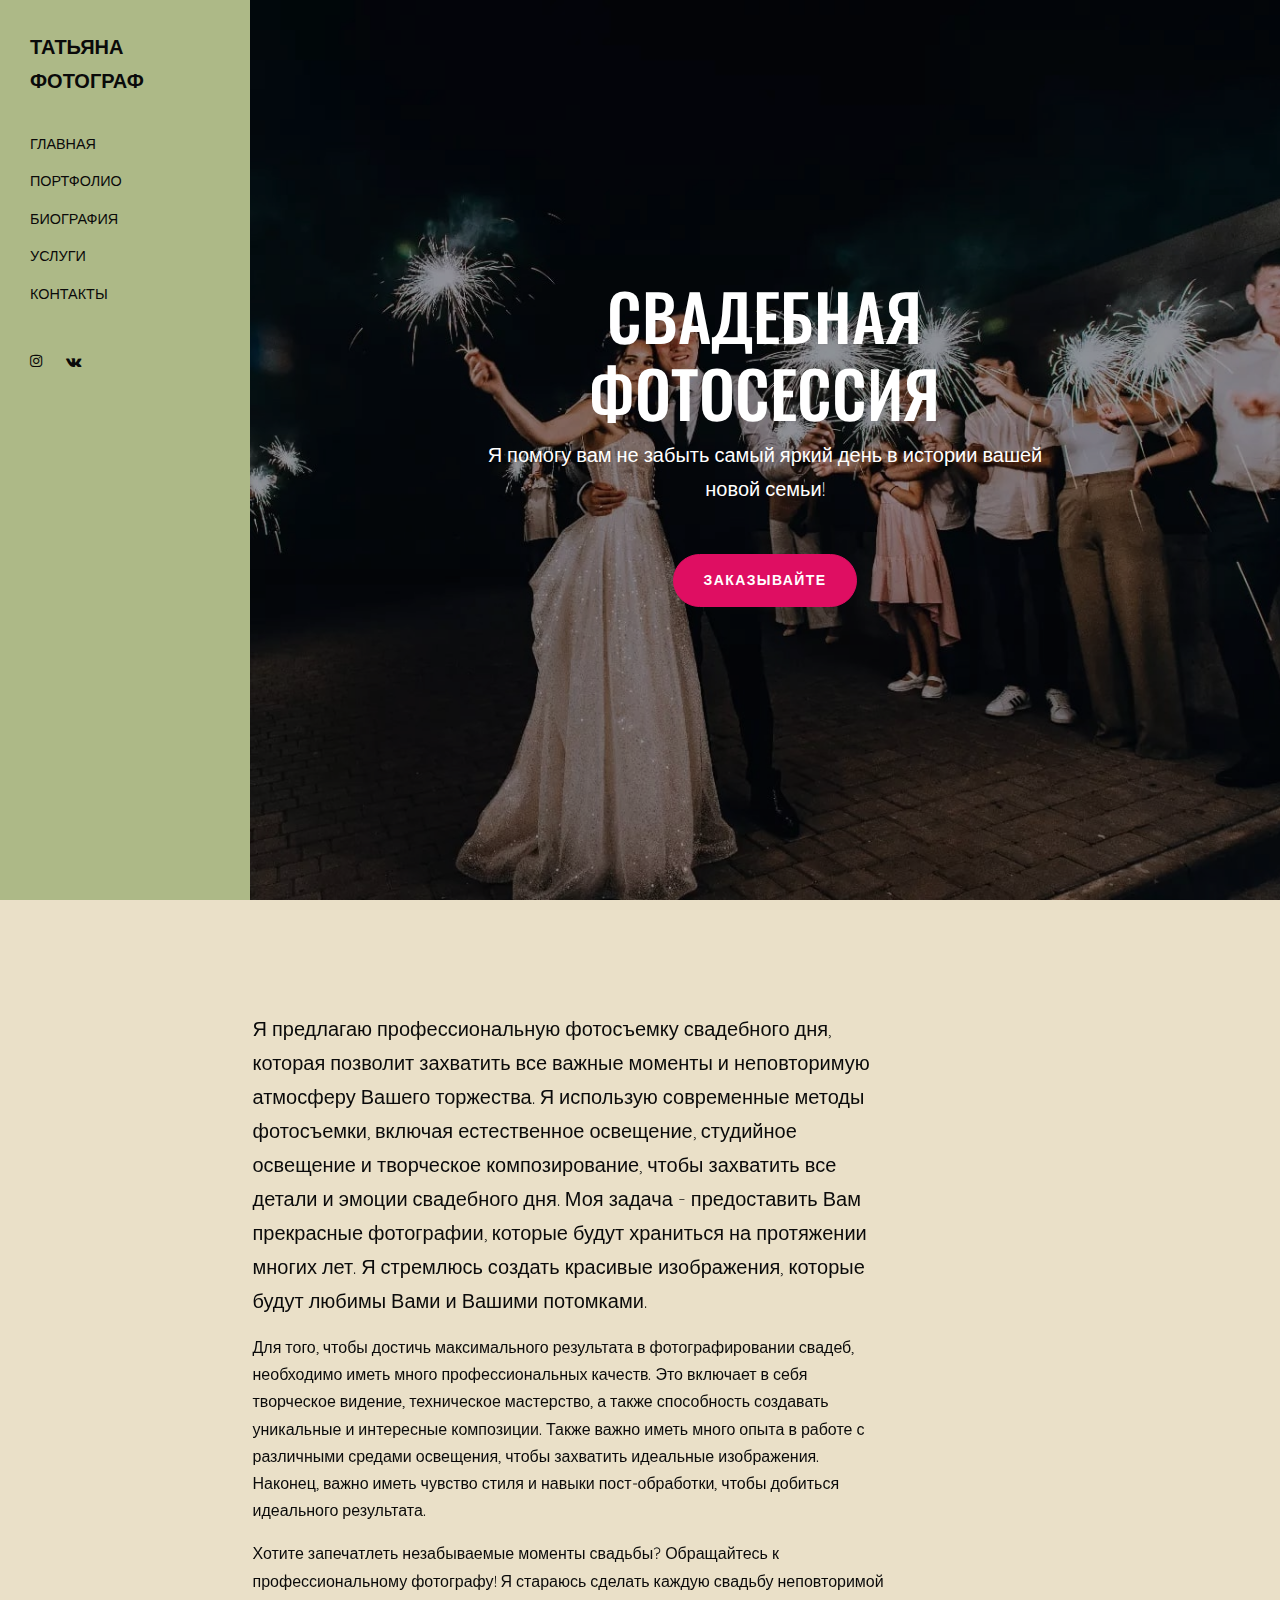
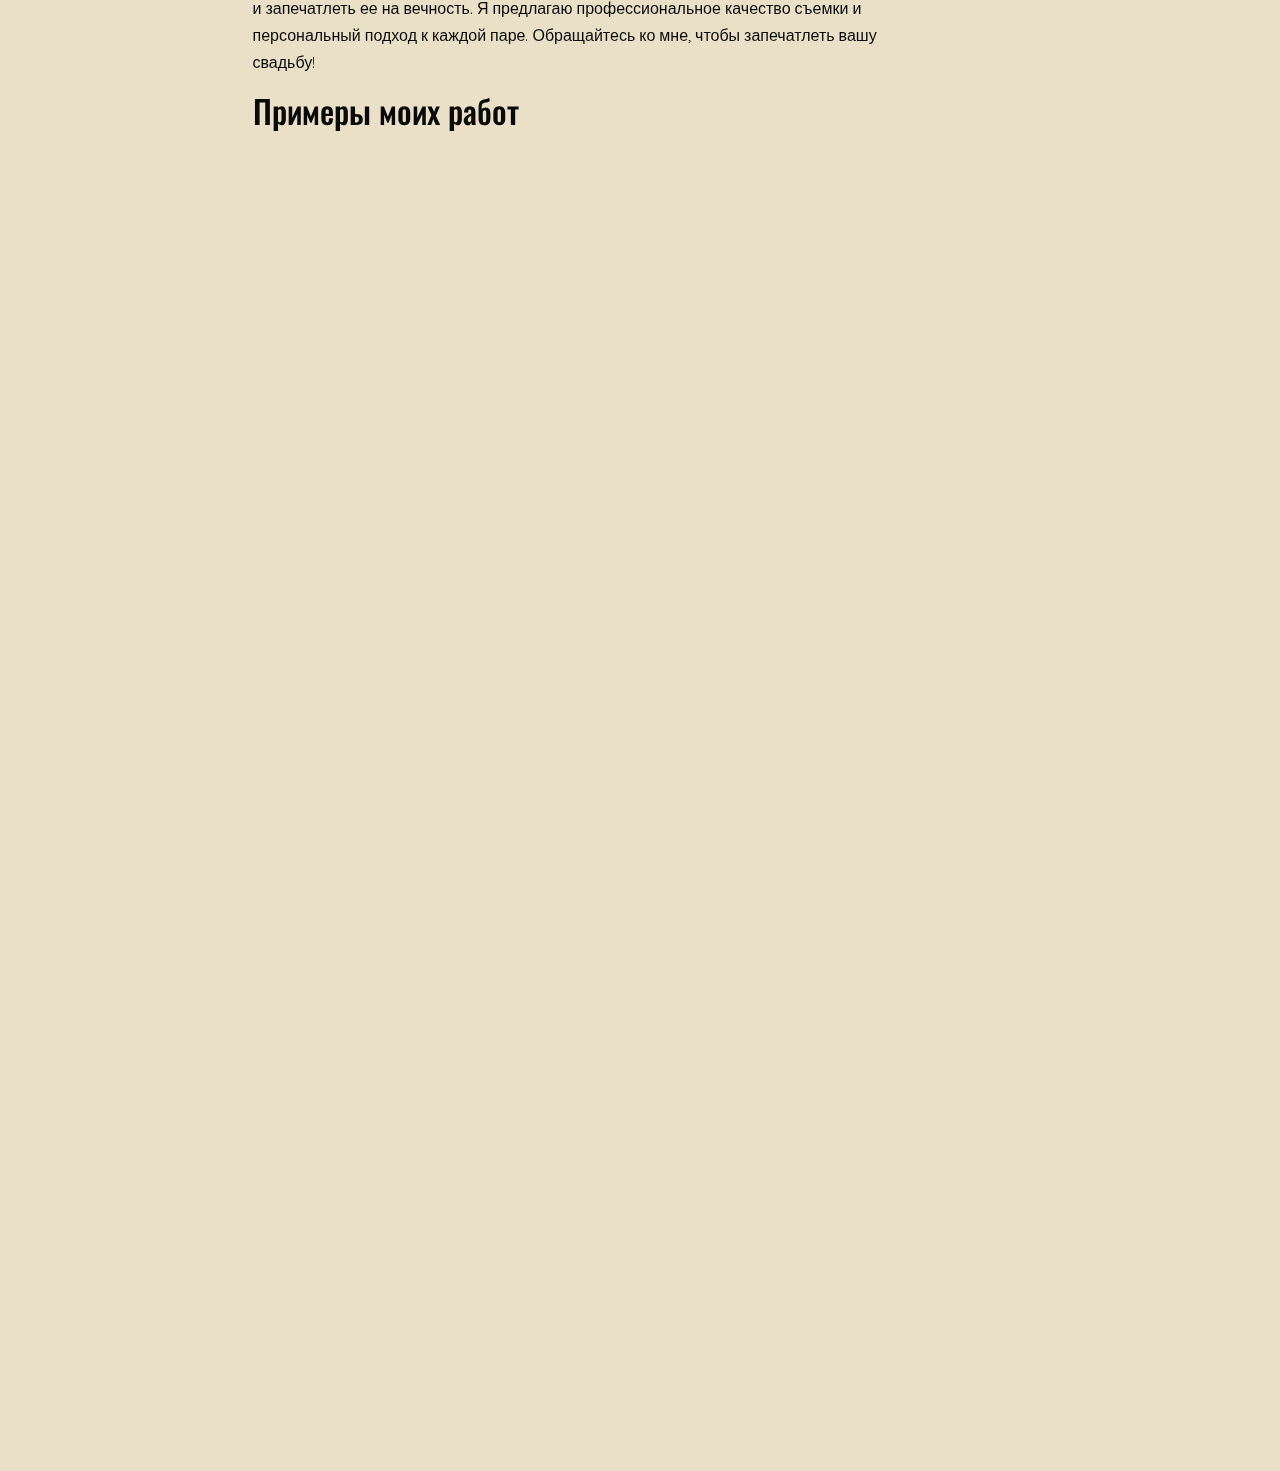
==== commit 3f9b5559: "Changes to be committed: 	deleted:    css/.DS_Store 	modified:   css/style.css 	deleted:    fonts/.D" ====
--- a/single.html
+++ b/single.html
@@ -18,6 +18,7 @@
     <link rel="stylesheet" href="css/bootstrap-datepicker.css">
 
     <link rel="stylesheet" href="fonts/flaticon/font/flaticon.css">
+    <link rel="stylesheet" href="fonts\font-awesome-4.7.0\css\font-awesome.min.css">
 
     <link rel="stylesheet" href="css/aos.css">
     <link rel="stylesheet" href="css/fancybox.min.css">
@@ -30,37 +31,37 @@
 
   <div class="site-wrap">
 
-  <div class="site-mobile-menu site-navbar-target">
+  <!-- <div class="site-mobile-menu site-navbar-target">
     <div class="site-mobile-menu-header">
       <div class="site-mobile-menu-close mt-3">
         <span class="icon-close2 js-menu-toggle"></span>
       </div>
     </div>
     <div class="site-mobile-menu-body"></div>
-  </div>
+  </div> -->
 
   <header class="header-bar d-flex d-lg-block align-items-center site-navbar-target" data-aos="fade-right">
     <div class="site-logo">
       <a href="index.html">Татьяна Фотограф</a>
     </div>
     
-    <div class="d-inline-block d-lg-none ml-md-0 ml-auto py-3" style="position: relative; top: 3px;"><a href="#" class="site-menu-toggle js-menu-toggle text-white"><span class="icon-menu h3"></span></a></div>
+    <div class="d-inline-block d-lg-none ml-md-0 ml-auto py-3" style="position: relative; top: 3px;"><a href="#" class="site-menu-toggle js-menu-toggle text-white"></a></div>
 
     <div class="main-menu">
       <ul class="js-clone-nav">
         <li><a href="index.html#section-home" class="nav-link">Главная</a></li>
         <li><a href="index.html#section-photos" class="nav-link">Портфолио</a></li>
         <li><a href="index.html#section-bio" class="nav-link">Биография</a></li>
-        <li><a href="index.html#section-blog" class="nav-link">Блог</a></li>
+        <li><a href="index.html#section-blog" class="nav-link">Услуги</a></li>
         <li><a href="index.html#section-contact" class="nav-link">Контакты</a></li>
       </ul>
-      <!-- <ul class="social js-clone-nav">
-        <li><a href="#"><span class="icon-facebook"></span></a></li>
-        <li><a href="#"><span class="icon-twitter"></span></a></li>
+      <ul class="social js-clone-nav">
         <li><a href="#"><span class="icon-instagram"></span></a></li>
-      </ul> -->
+        <li><a href="#"><span class="icon fa fa-vk"></span></a></li>
+      </ul>
     </div>
   </header> 
+  
   <main class="main-content">
     
     <section class="site-section-hero bg-image" style=" background-image: url('images/img_9.jpg');"  data-stellar-background-ratio="0.5" id="section-home">
@@ -82,7 +83,7 @@
       <div class="site-section">
       <div class="container">
         <div class="row">
-          <div class="col-md-8 blog-content pr-lg-5">
+          <div class="col-md-8 price-content pr-lg-5">
             <p class="lead">Я предлагаю профессиональную фотосъемку свадебного дня, которая позволит захватить все важные моменты и неповторимую атмосферу 
               Вашего торжества. Я использую современные методы фотосъемки, включая естественное освещение, студийное освещение и творческое композирование, 
               чтобы захватить все детали и эмоции свадебного дня. Моя задача - предоставить Вам прекрасные фотографии, которые будут храниться на протяжении 
@@ -212,7 +213,7 @@
     </div>
   </main>
 
-</div> .site-wrap
+</div> <!-- .site-wrap -->
 
   <script src="js/jquery-3.3.1.min.js"></script>
   <script src="js/jquery-migrate-3.0.1.min.js"></script>
--- a/css/style.css
+++ b/css/style.css
@@ -257,7 +257,7 @@
 	position: relative;
 }
 
-@media (max-width:991.98px) {
+@media (max-width:991px) {
 	.hover-bg-enlarge {
 		height: auto!important;
 	}
@@ -278,7 +278,7 @@
 	transform: scale(1.2);
 }
 
-@media (max-width:991.98px) {
+@media (max-width:991px) {
 	.hover-bg-enlarge .bg-image-md-height {
 		height: 300px!important;
 	}
@@ -312,13 +312,13 @@
 	z-index: 1;
 }
 
-@media (max-width:991.98px) {
+@media (max-width:991px) {
 	.img-md-fluid {
 		max-width: 100%;
 	}
 }
 
-@media (max-width:991.98px) {
+@media (max-width:991px) {
 	.display-1,.display-3 {
 		font-size: 3rem;
 	}
@@ -881,7 +881,7 @@
 	margin: 0 0 30px 0;
 }
 
-@media (max-width:991.98px) {
+@media (max-width:991px) {
 	.header-bar ul {
 		display: inline-block;
 		margin-bottom: 0;
@@ -893,7 +893,7 @@
 	margin-bottom: 5px;
 }
 
-@media (max-width:991.98px) {
+@media (max-width:991px) {
 	.header-bar ul li {
 		display: inline-block;
 	}
@@ -907,7 +907,7 @@
 	font-size: .9rem;
 }
 
-@media (max-width:991.98px) {
+@media (max-width:991px) {
 	.header-bar ul li a {
 		padding: 4px 10px;
 	}
@@ -1028,7 +1028,7 @@
 	margin-bottom: 5px;
 }
 
-@media (max-width:575.98px) {
+@media (max-width:575px) {
 	.main-content .photos .photo-item img {
 		height: 200px;
 	}
@@ -1078,6 +1078,10 @@
 
 .price .meta {
 	color: #1E1E1E;
+}
+
+.price-content {
+	color: #0A0A0A;
 }
 
 .custom-pagination {
@@ -1165,7 +1169,7 @@
 	margin-bottom: 1em;
 }
 
-@media (max-width:991.98px) {
+@media (max-width:991px) {
 	.site-section .heading {
 		font-size: 2.5rem;
 	}
@@ -1186,7 +1190,7 @@
 	transform: translateX(-50%);
 }
 
-@media (max-width:991.98px) {
+@media (max-width:991px) {
 	.block-13 .owl-nav,.slide-one-item .owl-nav {
 		display: none;
 	}
